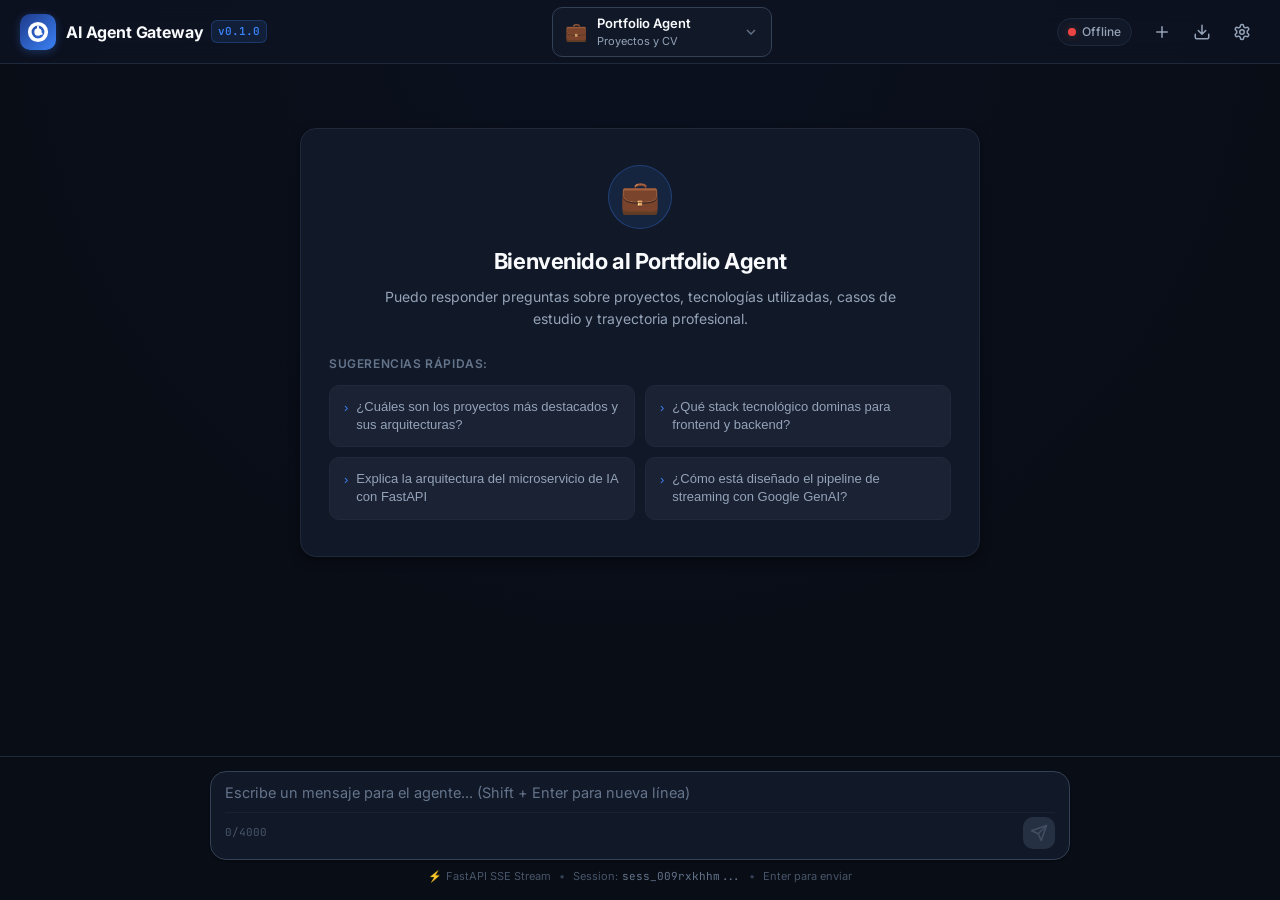
==== frontend/index.html @ 6a342958 "Add comprehensive test suites for Docker infrastructure, health endpoints, schemas, services, and Gi" ====
<!DOCTYPE html>
<html lang="es">
<head>
  <meta charset="UTF-8">
  <meta name="viewport" content="width=device-width, initial-scale=1.0">
  <meta name="description" content="Interfaz moderna para el Chatbot de IA y Gateway Multi-Agente con streaming en tiempo real.">
  <title>AI Agent Gateway | Chatbot</title>
  
  <!-- Google Fonts: Inter & JetBrains Mono -->
  <link rel="preconnect" href="https://fonts.googleapis.com">
  <link rel="preconnect" href="https://fonts.gstatic.com" crossorigin>
  <link href="https://fonts.googleapis.com/css2?family=Inter:wght@300;400;500;600;700&family=JetBrains+Mono:wght@400;500;600&display=swap" rel="stylesheet">
  
  <!-- Main Stylesheet -->
  <link rel="stylesheet" href="styles.css">
</head>
<body>
  <div class="app-container" id="app">
    
    <!-- Top Navigation Header -->
    <header class="app-header" id="app-header">
      <div class="header-left">
        <div class="brand">
          <div class="brand-icon">
            <svg viewBox="0 0 24 24" width="22" height="22" fill="none" stroke="currentColor" stroke-width="2" stroke-linecap="round" stroke-linejoin="round">
              <path d="M12 2a10 10 0 1 0 10 10A10 10 0 0 0 12 2zm0 18a8 8 0 1 1 8-8 8 8 0 0 1-8 8z"/>
              <path d="M12 6v6l4 2"/>
              <circle cx="12" cy="12" r="3" fill="currentColor"/>
            </svg>
          </div>
          <div class="brand-info">
            <h1 class="brand-title">AI Agent Gateway</h1>
            <span class="brand-badge" id="service-version">v0.1.0</span>
          </div>
        </div>
      </div>

      <!-- Agent Switcher Selector -->
      <div class="header-center">
        <div class="agent-selector-wrapper">
          <label for="agent-select-container" class="sr-only">Seleccionar Agente</label>
          <div class="custom-select" id="agent-select-container">
            <div class="select-trigger" id="agent-trigger" tabindex="0" role="combobox" aria-haspopup="listbox" aria-expanded="false">
              <span class="agent-icon-badge" id="active-agent-icon">💼</span>
              <div class="select-text">
                <span class="agent-name" id="active-agent-name">Portfolio Agent</span>
                <span class="agent-role" id="active-agent-desc">Proyectos y Servicios</span>
              </div>
              <svg class="chevron-icon" viewBox="0 0 24 24" width="16" height="16" fill="none" stroke="currentColor" stroke-width="2">
                <path d="m6 9 6 6 6-6"/>
              </svg>
            </div>
            <div class="select-options" id="agent-options" role="listbox">
              <div class="option-item active" data-agent="portfolio" role="option" aria-selected="true">
                <span class="option-icon">💼</span>
                <div class="option-content">
                  <span class="option-title">Portfolio Agent</span>
                  <span class="option-desc">Experiencia profesional, CV y proyectos</span>
                </div>
              </div>
              <div class="option-item" data-agent="ecommerce" role="option" aria-selected="false">
                <span class="option-icon">🛍️</span>
                <div class="option-content">
                  <span class="option-title">E-commerce Agent</span>
                  <span class="option-desc">Catálogo de productos, cotizaciones y pedidos</span>
                </div>
              </div>
              <div class="option-item" data-agent="analytics" role="option" aria-selected="false">
                <span class="option-icon">📊</span>
                <div class="option-content">
                  <span class="option-title">Analytics Agent</span>
                  <span class="option-desc">Métricas de negocio, KPIs e informes</span>
                </div>
              </div>
              <div class="option-item" data-agent="general" role="option" aria-selected="false">
                <span class="option-icon">⚡</span>
                <div class="option-content">
                  <span class="option-title">General Assistant</span>
                  <span class="option-desc">Orquestador general y consultas abiertas</span>
                </div>
              </div>
            </div>
          </div>
        </div>
      </div>

      <!-- Connection Status & Header Actions -->
      <div class="header-right">
        <!-- Live Connection Status Badge -->
        <div class="status-badge" id="connection-status-badge" title="Estado de conexión con el backend de FastAPI">
          <span class="status-dot status-checking" id="status-dot"></span>
          <span class="status-label" id="status-label">Conectando...</span>
        </div>

        <!-- Action Buttons -->
        <div class="header-actions">
          <button type="button" class="btn-icon" id="btn-new-chat" title="Nueva Conversación" aria-label="Iniciar nueva conversación">
            <svg viewBox="0 0 24 24" width="18" height="18" fill="none" stroke="currentColor" stroke-width="2" stroke-linecap="round" stroke-linejoin="round">
              <path d="M12 5v14M5 12h14"/>
            </svg>
            <span class="btn-tooltip">Nuevo Chat</span>
          </button>
          
          <button type="button" class="btn-icon" id="btn-export-chat" title="Exportar Conversación" aria-label="Exportar conversación">
            <svg viewBox="0 0 24 24" width="18" height="18" fill="none" stroke="currentColor" stroke-width="2" stroke-linecap="round" stroke-linejoin="round">
              <path d="M21 15v4a2 2 0 0 1-2 2H5a2 2 0 0 1-2-2v-4M7 10l5 5 5-5M12 15V3"/>
            </svg>
            <span class="btn-tooltip">Exportar</span>
          </button>

          <button type="button" class="btn-icon" id="btn-open-settings" title="Configuración de Conexión" aria-label="Abrir configuración">
            <svg viewBox="0 0 24 24" width="18" height="18" fill="none" stroke="currentColor" stroke-width="2" stroke-linecap="round" stroke-linejoin="round">
              <path d="M12.22 2h-.44a2 2 0 0 0-2 2v.18a2 2 0 0 1-1 1.73l-.43.25a2 2 0 0 1-2 0l-.15-.08a2 2 0 0 0-2.73.73l-.22.38a2 2 0 0 0 .73 2.73l.15.1a2 2 0 0 1 1 1.72v.51a2 2 0 0 1-1 1.74l-.15.09a2 2 0 0 0-.73 2.73l.22.38a2 2 0 0 0 2.73.73l.15-.08a2 2 0 0 1 2 0l.43.25a2 2 0 0 1 1 1.73V20a2 2 0 0 0 2 2h.44a2 2 0 0 0 2-2v-.18a2 2 0 0 1 1-1.73l.43-.25a2 2 0 0 1 2 0l.15.08a2 2 0 0 0 2.73-.73l.22-.39a2 2 0 0 0-.73-2.73l-.15-.08a2 2 0 0 1-1-1.74v-.5a2 2 0 0 1 1-1.74l.15-.09a2 2 0 0 0 .73-2.73l-.22-.38a2 2 0 0 0-2.73-.73l-.15.08a2 2 0 0 1-2 0l-.43-.25a2 2 0 0 1-1-1.73V4a2 2 0 0 0-2-2z"/>
              <circle cx="12" cy="12" r="3"/>
            </svg>
            <span class="btn-tooltip">Ajustes</span>
          </button>
        </div>
      </div>
    </header>

    <!-- Main Chat Workspace -->
    <main class="chat-main">
      <div class="chat-scroll-container" id="chat-scroll-container">
        
        <!-- Welcome Screen (Shown when no messages) -->
        <section class="welcome-screen" id="welcome-screen">
          <div class="welcome-card">
            <div class="welcome-avatar" id="welcome-avatar">💼</div>
            <h2 class="welcome-title" id="welcome-title">Bienvenido al Portfolio Agent</h2>
            <p class="welcome-subtitle" id="welcome-subtitle">
              Puedo responder preguntas sobre proyectos, tecnologías utilizadas, stack de desarrollo y casos de estudio.
            </p>
            
            <div class="prompt-starters">
              <span class="starters-label">Sugerencias rápidas:</span>
              <div class="starters-grid" id="starters-grid">
                <!-- Injected via JavaScript based on selected agent -->
              </div>
            </div>
          </div>
        </section>

        <!-- Messages Feed Container -->
        <section class="messages-container" id="messages-container" aria-live="polite">
          <!-- Chat messages rendered dynamically here -->
        </section>

        <!-- Streaming / Typing Indicator (Floating or inline) -->
        <div class="typing-indicator-container hidden" id="typing-indicator">
          <div class="assistant-avatar small" id="typing-avatar">💼</div>
          <div class="typing-bubble">
            <span class="typing-dot"></span>
            <span class="typing-dot"></span>
            <span class="typing-dot"></span>
            <span class="typing-text">Generando respuesta en tiempo real...</span>
          </div>
        </div>

        <div id="scroll-anchor"></div>
      </div>

      <!-- Floating Scroll-To-Bottom Button -->
      <button type="button" class="btn-scroll-bottom hidden" id="btn-scroll-bottom" aria-label="Ir al último mensaje">
        <svg viewBox="0 0 24 24" width="18" height="18" fill="none" stroke="currentColor" stroke-width="2">
          <path d="M12 5v14M19 12l-7 7-7-7"/>
        </svg>
      </button>

      <!-- Bottom Chat Input Bar -->
      <footer class="chat-footer">
        <div class="input-container">
          <form class="chat-form" id="chat-form" onsubmit="return false;">
            <div class="input-box-wrapper">
              <label for="message-input" class="sr-only">Escribe tu mensaje</label>
              <textarea
                id="message-input"
                name="message"
                class="message-textarea"
                placeholder="Escribe un mensaje para el agente... (Shift + Enter para nueva línea)"
                rows="1"
                maxlength="4000"
                autocomplete="off"
                spellcheck="true"
              ></textarea>
              
              <div class="input-actions-inside">
                <!-- Character counter -->
                <span class="char-counter" id="char-counter">0/4000</span>
                
                <!-- Abort Streaming Button (Visible only during stream) -->
                <button type="button" class="btn-abort hidden" id="btn-abort-stream" title="Detener generación" aria-label="Detener streaming">
                  <svg viewBox="0 0 24 24" width="16" height="16" fill="currentColor">
                    <rect x="6" y="6" width="12" height="12" rx="2"/>
                  </svg>
                  <span class="abort-label">Detener</span>
                </button>

                <!-- Send Button -->
                <button type="submit" class="btn-send" id="btn-send" title="Enviar mensaje (Enter)" aria-label="Enviar mensaje" disabled>
                  <svg class="send-icon" viewBox="0 0 24 24" width="18" height="18" fill="none" stroke="currentColor" stroke-width="2" stroke-linecap="round" stroke-linejoin="round">
                    <path d="m22 2-7 20-4-9-9-4Z"/>
                    <path d="M22 2 11 13"/>
                  </svg>
                </button>
              </div>
            </div>
          </form>

          <div class="footer-meta">
            <span class="meta-item">
              <span class="meta-icon">⚡</span>
              <span>FastAPI SSE Stream</span>
            </span>
            <span class="meta-separator">•</span>
            <span class="meta-item session-id-display" id="footer-session-id" title="Haz clic para copiar Session ID">
              Session: <code id="session-display">sess_loading</code>
            </span>
            <span class="meta-separator">•</span>
            <span class="meta-item">Enter para enviar</span>
          </div>
        </div>
      </footer>
    </main>

    <!-- Settings & Configuration Modal -->
    <div class="modal-overlay hidden" id="settings-modal" role="dialog" aria-modal="true" aria-labelledby="settings-title">
      <div class="modal-card">
        <div class="modal-header">
          <div class="modal-header-title">
            <svg viewBox="0 0 24 24" width="20" height="20" fill="none" stroke="currentColor" stroke-width="2">
              <circle cx="12" cy="12" r="3"/>
              <path d="M19.4 15a1.65 1.65 0 0 0 .33 1.82l.06.06a2 2 0 0 1 0 2.83 2 2 0 0 1-2.83 0l-.06-.06a1.65 1.65 0 0 0-1.82-.33 1.65 1.65 0 0 0-1 1.51V21a2 2 0 0 1-2 2 2 2 0 0 1-2-2v-.09A1.65 1.65 0 0 0 9 19.4a1.65 1.65 0 0 0-1.82.33l-.06.06a2 2 0 0 1-2.83 0 2 2 0 0 1 0-2.83l.06-.06a1.65 1.65 0 0 0 .33-1.82 1.65 1.65 0 0 0-1.51-1H3a2 2 0 0 1-2-2 2 2 0 0 1 2-2h.09A1.65 1.65 0 0 0 4.6 9a1.65 1.65 0 0 0-.33-1.82l-.06-.06a2 2 0 0 1 0-2.83 2 2 0 0 1 2.83 0l.06.06a1.65 1.65 0 0 0 1.82.33H9a1.65 1.65 0 0 0 1-1.51V3a2 2 0 0 1 2-2 2 2 0 0 1 2 2v.09a1.65 1.65 0 0 0 1 1.51 1.65 1.65 0 0 0 1.82-.33l.06-.06a2 2 0 0 1 2.83 0 2 2 0 0 1 0 2.83l-.06.06a1.65 1.65 0 0 0-.33 1.82V9a1.65 1.65 0 0 0 1.51 1H21a2 2 0 0 1 2 2 2 2 0 0 1-2 2h-.09a1.65 1.65 0 0 0-1.51 1z"/>
            </svg>
            <h3 id="settings-title">Configuración del Gateway</h3>
          </div>
          <button type="button" class="btn-close-modal" id="btn-close-settings" aria-label="Cerrar modal">&times;</button>
        </div>

        <div class="modal-body">
          <div class="form-group">
            <label for="input-api-url" class="form-label">
              <span>URL Base de FastAPI Backend</span>
              <span class="badge-optional">Requerido</span>
            </label>
            <div class="input-with-button">
              <input type="url" id="input-api-url" class="form-input" placeholder="http://localhost:8000" value="http://localhost:8000">
              <button type="button" class="btn-secondary" id="btn-test-connection">Test Ping</button>
            </div>
            <span class="form-hint">Endpoints: <code>/api/v1/chat/stream</code> y <code>/health</code></span>
          </div>

          <div class="form-group">
            <label class="form-label">Modo de Comunicación</label>
            <div class="radio-group">
              <label class="radio-option">
                <input type="radio" name="stream_mode" value="sse" checked>
                <div class="radio-card">
                  <div class="radio-title">Server-Sent Events (SSE Stream)</div>
                  <div class="radio-desc">Streaming token por token en tiempo real con menor latencia percibida.</div>
                </div>
              </label>
              <label class="radio-option">
                <input type="radio" name="stream_mode" value="sync">
                <div class="radio-card">
                  <div class="radio-title">Standard POST (JSON Sync)</div>
                  <div class="radio-desc">Espera la respuesta completa procesada antes de renderizar.</div>
                </div>
              </label>
            </div>
          </div>

          <div class="form-group">
            <label class="form-label">
              <span>Identificador de Sesión (`session_id`)</span>
            </label>
            <div class="session-manager-row">
              <input type="text" id="input-session-id" class="form-input" readonly>
              <button type="button" class="btn-secondary" id="btn-copy-session" title="Copiar Session ID">Copiar</button>
              <button type="button" class="btn-secondary" id="btn-regen-session" title="Generar Nuevo Session ID">Nuevo</button>
            </div>
            <span class="form-hint">Mantiene el historial de contexto en la memoria distribuida de Redis.</span>
          </div>

          <div class="form-group">
            <label class="form-label">Almacenamiento Local</label>
            <div class="danger-zone">
              <div class="danger-info">
                <div class="danger-title">Limpiar Historial Local</div>
                <div class="danger-desc">Elimina los mensajes almacenados en este navegador.</div>
              </div>
              <button type="button" class="btn-danger" id="btn-clear-local-storage">Borrar Todo</button>
            </div>
          </div>
        </div>

        <div class="modal-footer">
          <button type="button" class="btn-secondary" id="btn-cancel-settings">Cancelar</button>
          <button type="button" class="btn-primary" id="btn-save-settings">Guardar Cambios</button>
        </div>
      </div>
    </div>

    <!-- Confirm Clear Modal -->
    <div class="modal-overlay hidden" id="confirm-modal" role="dialog" aria-modal="true">
      <div class="modal-card modal-card-sm">
        <div class="modal-header">
          <h3 class="modal-header-title">¿Reiniciar Conversación?</h3>
          <button type="button" class="btn-close-modal" id="btn-close-confirm">&times;</button>
        </div>
        <div class="modal-body">
          <p class="modal-text">Esto limpiará la vista actual y generará una nueva sesión en el Gateway de IA.</p>
        </div>
        <div class="modal-footer">
          <button type="button" class="btn-secondary" id="btn-cancel-confirm">Cancelar</button>
          <button type="button" class="btn-danger" id="btn-confirm-clear">Sí, Reiniciar</button>
        </div>
      </div>
    </div>

    <!-- Toast Notifications Container -->
    <div class="toast-container" id="toast-container" aria-live="assertive"></div>

  </div>

  <!-- Main Application Script -->
  <script src="app.js"></script>
</body>
</html>
---- frontend/styles.css ----
/* ==========================================================================
   AI Agent Gateway - Modern Chatbot UI Stylesheet
   Design System: Refined Dark Theme / Precision Slate Palette
   ========================================================================== */

/* --- 1. CSS Custom Properties / Tokens --- */
:root {
  /* Surface & Background Colors */
  --bg-app: #090d16;
  --bg-header: rgba(13, 19, 33, 0.85);
  --bg-card: #111827;
  --bg-card-hover: #172033;
  --bg-card-secondary: #1a2234;
  --bg-input: #111827;
  --bg-input-focus: #151d30;
  --bg-dropdown: #111827;
  --bg-code-header: #0d121d;
  --bg-code-body: #080c14;
  
  /* Message Bubble Colors */
  --bubble-user-bg: #1e3a8a;
  --bubble-user-text: #f8fafc;
  --bubble-ai-bg: #131b2e;
  --bubble-ai-text: #e2e8f0;
  --bubble-system-bg: #1e293b;
  --bubble-system-text: #94a3b8;

  /* Accent & Interactive Colors */
  --accent-primary: #3b82f6;
  --accent-hover: #2563eb;
  --accent-glow: rgba(59, 130, 246, 0.25);
  --accent-subtle: rgba(59, 130, 246, 0.12);

  /* Status Colors */
  --status-online: #10b981;
  --status-online-glow: rgba(16, 185, 129, 0.3);
  --status-checking: #f59e0b;
  --status-checking-glow: rgba(245, 158, 11, 0.3);
  --status-error: #ef4444;
  --status-error-glow: rgba(239, 68, 68, 0.3);

  /* Functional Alert Colors */
  --danger: #ef4444;
  --danger-hover: #dc2626;
  --danger-bg: rgba(239, 68, 68, 0.1);

  /* Text & Typography */
  --text-primary: #f8fafc;
  --text-secondary: #94a3b8;
  --text-muted: #64748b;
  --text-dim: #475569;
  
  /* Borders & Dividers */
  --border-subtle: #1e293b;
  --border-medium: #334155;
  --border-focus: #3b82f6;
  --border-bubble-ai: #1e293b;

  /* Typography Fonts */
  --font-sans: 'Inter', -apple-system, BlinkMacSystemFont, 'Segoe UI', Roboto, Oxygen, Ubuntu, Cantarell, sans-serif;
  --font-mono: 'JetBrains Mono', Consolas, Monaco, 'Courier New', monospace;

  /* Shadows & Elevations */
  --shadow-sm: 0 1px 2px rgba(0, 0, 0, 0.3);
  --shadow-md: 0 4px 12px rgba(0, 0, 0, 0.4);
  --shadow-lg: 0 10px 25px rgba(0, 0, 0, 0.5);
  --shadow-dropdown: 0 12px 30px rgba(0, 0, 0, 0.6);

  /* Sizing & Transitions */
  --header-height: 64px;
  --input-max-width: 860px;
  --transition-fast: 0.15s cubic-bezier(0.4, 0, 0.2, 1);
  --transition-normal: 0.25s cubic-bezier(0.4, 0, 0.2, 1);
  --radius-sm: 6px;
  --radius-md: 10px;
  --radius-lg: 16px;
  --radius-full: 9999px;
}

/* --- 2. Global Reset & Base Styles --- */
*, *::before, *::after {
  box-sizing: border-box;
  margin: 0;
  padding: 0;
}

html, body {
  height: 100%;
  width: 100%;
  overflow: hidden;
  background-color: var(--bg-app);
  color: var(--text-primary);
  font-family: var(--font-sans);
  font-size: 15px;
  line-height: 1.5;
  -webkit-font-smoothing: antialiased;
  -moz-osx-font-smoothing: grayscale;
}

/* Screen Reader Only Utility */
.sr-only {
  position: absolute;
  width: 1px;
  height: 1px;
  padding: 0;
  margin: -1px;
  overflow: hidden;
  clip: rect(0, 0, 0, 0);
  white-space: nowrap;
  border-width: 0;
}

.hidden {
  display: none !important;
}

/* --- 3. App Layout Architecture --- */
.app-container {
  display: flex;
  flex-direction: column;
  height: 100vh;
  width: 100vw;
  background: radial-gradient(circle at 50% 0%, rgba(30, 58, 138, 0.08) 0%, transparent 60%),
              var(--bg-app);
}

/* --- 4. Navigation Header --- */
.app-header {
  height: var(--header-height);
  background-color: var(--bg-header);
  backdrop-filter: blur(12px);
  -webkit-backdrop-filter: blur(12px);
  border-bottom: 1px solid var(--border-subtle);
  display: flex;
  align-items: center;
  justify-content: space-between;
  padding: 0 20px;
  z-index: 50;
  flex-shrink: 0;
}

.header-left {
  display: flex;
  align-items: center;
}

.brand {
  display: flex;
  align-items: center;
  gap: 10px;
  user-select: none;
}

.brand-icon {
  width: 36px;
  height: 36px;
  border-radius: var(--radius-md);
  background: linear-gradient(135deg, #1e3a8a 0%, #3b82f6 100%);
  display: flex;
  align-items: center;
  justify-content: center;
  color: #ffffff;
  box-shadow: 0 2px 8px rgba(59, 130, 246, 0.3);
}

.brand-info {
  display: flex;
  align-items: center;
  gap: 8px;
}

.brand-title {
  font-size: 16px;
  font-weight: 700;
  letter-spacing: -0.01em;
  color: var(--text-primary);
}

.brand-badge {
  font-size: 11px;
  font-family: var(--font-mono);
  font-weight: 600;
  background-color: var(--accent-subtle);
  color: var(--accent-primary);
  padding: 2px 6px;
  border-radius: var(--radius-sm);
  border: 1px solid rgba(59, 130, 246, 0.25);
}

/* --- 5. Agent Selector Custom Dropdown --- */
.header-center {
  display: flex;
  align-items: center;
}

.agent-selector-wrapper {
  position: relative;
}

.custom-select {
  position: relative;
}

.select-trigger {
  display: flex;
  align-items: center;
  gap: 10px;
  background-color: var(--bg-card);
  border: 1px solid var(--border-medium);
  border-radius: var(--radius-md);
  padding: 6px 12px;
  cursor: pointer;
  transition: all var(--transition-fast);
  user-select: none;
  min-width: 220px;
}

.select-trigger:hover, .select-trigger:focus-visible {
  border-color: var(--border-focus);
  background-color: var(--bg-card-hover);
  outline: none;
  box-shadow: 0 0 0 2px var(--accent-glow);
}

.agent-icon-badge {
  font-size: 18px;
  line-height: 1;
  display: flex;
  align-items: center;
  justify-content: center;
}

.select-text {
  display: flex;
  flex-direction: column;
  text-align: left;
  flex: 1;
}

.agent-name {
  font-size: 13px;
  font-weight: 600;
  color: var(--text-primary);
}

.agent-role {
  font-size: 11px;
  color: var(--text-secondary);
}

.chevron-icon {
  color: var(--text-muted);
  transition: transform var(--transition-fast);
}

.custom-select.open .chevron-icon {
  transform: rotate(180deg);
}

.select-options {
  position: absolute;
  top: calc(100% + 6px);
  left: 0;
  right: 0;
  min-width: 280px;
  background-color: var(--bg-dropdown);
  border: 1px solid var(--border-medium);
  border-radius: var(--radius-md);
  box-shadow: var(--shadow-dropdown);
  padding: 6px;
  display: none;
  z-index: 100;
  backdrop-filter: blur(16px);
}

.custom-select.open .select-options {
  display: block;
  animation: dropdownFadeIn 0.15s ease-out;
}

@keyframes dropdownFadeIn {
  from { opacity: 0; transform: translateY(-4px); }
  to { opacity: 1; transform: translateY(0); }
}

.option-item {
  display: flex;
  align-items: center;
  gap: 12px;
  padding: 8px 10px;
  border-radius: var(--radius-sm);
  cursor: pointer;
  transition: background-color var(--transition-fast);
}

.option-item:hover {
  background-color: var(--bg-card-hover);
}

.option-item.active {
  background-color: var(--accent-subtle);
}

.option-icon {
  font-size: 20px;
  display: flex;
  align-items: center;
}

.option-content {
  display: flex;
  flex-direction: column;
}

.option-title {
  font-size: 13px;
  font-weight: 600;
  color: var(--text-primary);
}

.option-desc {
  font-size: 11px;
  color: var(--text-secondary);
}

/* --- 6. Header Right & Actions --- */
.header-right {
  display: flex;
  align-items: center;
  gap: 12px;
}

.status-badge {
  display: inline-flex;
  align-items: center;
  gap: 6px;
  background-color: var(--bg-card);
  border: 1px solid var(--border-subtle);
  border-radius: var(--radius-full);
  padding: 4px 10px;
  font-size: 12px;
  font-weight: 500;
  color: var(--text-secondary);
}

.status-dot {
  width: 8px;
  height: 8px;
  border-radius: 50%;
  transition: all var(--transition-normal);
}

.status-dot.status-online {
  background-color: var(--status-online);
  box-shadow: 0 0 8px var(--status-online-glow);
}

.status-dot.status-checking {
  background-color: var(--status-checking);
  box-shadow: 0 0 8px var(--status-checking-glow);
  animation: pulseDot 1.4s infinite ease-in-out;
}

.status-dot.status-offline {
  background-color: var(--status-error);
  box-shadow: 0 0 8px var(--status-error-glow);
}

@keyframes pulseDot {
  0%, 100% { opacity: 1; transform: scale(1); }
  50% { opacity: 0.4; transform: scale(0.8); }
}

.header-actions {
  display: flex;
  align-items: center;
  gap: 4px;
}

.btn-icon {
  position: relative;
  width: 36px;
  height: 36px;
  border-radius: var(--radius-md);
  background-color: transparent;
  border: 1px solid transparent;
  color: var(--text-secondary);
  display: flex;
  align-items: center;
  justify-content: center;
  cursor: pointer;
  transition: all var(--transition-fast);
}

.btn-icon:hover {
  background-color: var(--bg-card-hover);
  color: var(--text-primary);
  border-color: var(--border-subtle);
}

.btn-icon:focus-visible {
  outline: none;
  box-shadow: 0 0 0 2px var(--accent-glow);
  border-color: var(--border-focus);
}

.btn-tooltip {
  position: absolute;
  bottom: -28px;
  left: 50%;
  transform: translateX(-50%);
  background-color: #0f172a;
  color: #f8fafc;
  font-size: 11px;
  font-weight: 500;
  padding: 3px 8px;
  border-radius: 4px;
  white-space: nowrap;
  pointer-events: none;
  opacity: 0;
  transition: opacity var(--transition-fast);
  border: 1px solid var(--border-medium);
  box-shadow: var(--shadow-sm);
  z-index: 60;
}

.btn-icon:hover .btn-tooltip {
  opacity: 1;
}

/* --- 7. Main Chat Workspace --- */
.chat-main {
  display: flex;
  flex-direction: column;
  flex: 1;
  overflow: hidden;
  position: relative;
}

.chat-scroll-container {
  flex: 1;
  overflow-y: auto;
  overflow-x: hidden;
  padding: 24px 20px 32px;
  scroll-behavior: smooth;
}

/* Custom Sleek Scrollbar */
.chat-scroll-container::-webkit-scrollbar,
textarea::-webkit-scrollbar,
pre::-webkit-scrollbar {
  width: 6px;
  height: 6px;
}

.chat-scroll-container::-webkit-scrollbar-track,
textarea::-webkit-scrollbar-track,
pre::-webkit-scrollbar-track {
  background: transparent;
}

.chat-scroll-container::-webkit-scrollbar-thumb,
textarea::-webkit-scrollbar-thumb,
pre::-webkit-scrollbar-thumb {
  background: var(--border-medium);
  border-radius: 4px;
}

.chat-scroll-container::-webkit-scrollbar-thumb:hover,
textarea::-webkit-scrollbar-thumb:hover,
pre::-webkit-scrollbar-thumb:hover {
  background: var(--text-muted);
}

/* --- 8. Welcome Hero Screen --- */
.welcome-screen {
  max-width: 680px;
  margin: 40px auto;
  text-align: center;
  animation: fadeIn 0.4s ease-out;
}

.welcome-card {
  background-color: var(--bg-card);
  border: 1px solid var(--border-subtle);
  border-radius: var(--radius-lg);
  padding: 36px 28px;
  box-shadow: var(--shadow-md);
}

.welcome-avatar {
  width: 64px;
  height: 64px;
  background-color: var(--accent-subtle);
  border: 1px solid rgba(59, 130, 246, 0.3);
  border-radius: 50%;
  font-size: 32px;
  display: flex;
  align-items: center;
  justify-content: center;
  margin: 0 auto 16px;
}

.welcome-title {
  font-size: 22px;
  font-weight: 700;
  letter-spacing: -0.02em;
  color: var(--text-primary);
  margin-bottom: 8px;
}

.welcome-subtitle {
  font-size: 14px;
  color: var(--text-secondary);
  line-height: 1.6;
  max-width: 520px;
  margin: 0 auto 24px;
}

.prompt-starters {
  display: flex;
  flex-direction: column;
  gap: 12px;
  text-align: left;
}

.starters-label {
  font-size: 12px;
  font-weight: 600;
  text-transform: uppercase;
  letter-spacing: 0.05em;
  color: var(--text-muted);
}

.starters-grid {
  display: grid;
  grid-template-columns: 1fr 1fr;
  gap: 10px;
}

.starter-chip {
  background-color: var(--bg-card-secondary);
  border: 1px solid var(--border-subtle);
  border-radius: var(--radius-md);
  padding: 12px 14px;
  color: var(--text-secondary);
  font-size: 13px;
  text-align: left;
  cursor: pointer;
  transition: all var(--transition-fast);
  display: flex;
  align-items: flex-start;
  gap: 8px;
  line-height: 1.4;
}

.starter-chip:hover {
  background-color: var(--bg-card-hover);
  border-color: var(--border-focus);
  color: var(--text-primary);
  transform: translateY(-1px);
  box-shadow: var(--shadow-sm);
}

.starter-chip-icon {
  color: var(--accent-primary);
  flex-shrink: 0;
  margin-top: 1px;
}

/* --- 9. Messages Feed & Bubbles --- */
.messages-container {
  max-width: var(--input-max-width);
  margin: 0 auto;
  display: flex;
  flex-direction: column;
  gap: 20px;
}

.message-row {
  display: flex;
  gap: 12px;
  width: 100%;
  animation: messageSlideIn 0.25s ease-out;
}

@keyframes messageSlideIn {
  from { opacity: 0; transform: translateY(8px); }
  to { opacity: 1; transform: translateY(0); }
}

/* User Message Row */
.message-row.user {
  justify-content: flex-end;
}

.message-row.user .message-bubble {
  background-color: var(--bubble-user-bg);
  color: var(--bubble-user-text);
  border-radius: var(--radius-lg) var(--radius-lg) 2px var(--radius-lg);
  max-width: 75%;
  padding: 12px 16px;
  box-shadow: var(--shadow-sm);
  border: 1px solid rgba(255, 255, 255, 0.08);
}

/* Assistant Message Row */
.message-row.assistant {
  justify-content: flex-start;
}

.message-avatar {
  width: 34px;
  height: 34px;
  border-radius: 50%;
  background-color: var(--bg-card-secondary);
  border: 1px solid var(--border-subtle);
  display: flex;
  align-items: center;
  justify-content: center;
  font-size: 16px;
  flex-shrink: 0;
  margin-top: 2px;
}

.message-avatar.user-avatar {
  background-color: var(--accent-primary);
  color: #ffffff;
  font-size: 13px;
  font-weight: 600;
}

.message-content-wrapper {
  display: flex;
  flex-direction: column;
  max-width: calc(100% - 46px);
}

.message-meta-header {
  display: flex;
  align-items: center;
  gap: 8px;
  margin-bottom: 4px;
  padding-left: 2px;
}

.agent-badge-label {
  font-size: 12px;
  font-weight: 600;
  color: var(--text-primary);
}

.message-timestamp {
  font-size: 11px;
  color: var(--text-muted);
}

.message-row.assistant .message-bubble {
  background-color: var(--bubble-ai-bg);
  color: var(--bubble-ai-text);
  border: 1px solid var(--border-bubble-ai);
  border-radius: 2px var(--radius-lg) var(--radius-lg) var(--radius-lg);
  padding: 14px 18px;
  box-shadow: var(--shadow-sm);
  width: 100%;
  word-break: break-word;
}

/* System Message Notice */
.message-row.system {
  justify-content: center;
  margin: 6px 0;
}

.message-row.system .message-bubble {
  background-color: var(--bubble-system-bg);
  color: var(--bubble-system-text);
  border: 1px solid var(--border-subtle);
  border-radius: var(--radius-full);
  padding: 6px 14px;
  font-size: 12px;
  font-weight: 500;
  display: flex;
  align-items: center;
  gap: 6px;
}

/* Streaming Active Cursor */
.streaming-cursor {
  display: inline-block;
  width: 6px;
  height: 14px;
  background-color: var(--accent-primary);
  margin-left: 3px;
  vertical-align: middle;
  animation: cursorBlink 0.8s infinite;
}

@keyframes cursorBlink {
  0%, 100% { opacity: 1; }
  50% { opacity: 0; }
}

/* Message Actions Toolbar (Copy, Retry) */
.message-toolbar {
  display: flex;
  align-items: center;
  gap: 6px;
  margin-top: 8px;
  padding-left: 2px;
}

.btn-toolbar-action {
  display: inline-flex;
  align-items: center;
  gap: 4px;
  background: transparent;
  border: 1px solid transparent;
  border-radius: var(--radius-sm);
  color: var(--text-muted);
  font-size: 11px;
  padding: 3px 8px;
  cursor: pointer;
  transition: all var(--transition-fast);
}

.btn-toolbar-action:hover {
  background-color: var(--bg-card-secondary);
  color: var(--text-primary);
  border-color: var(--border-subtle);
}

.meta-stats {
  font-size: 11px;
  color: var(--text-dim);
  margin-left: auto;
  font-family: var(--font-mono);
}

/* --- 10. Markdown Typography Inside Bubbles --- */
.message-bubble p {
  margin-bottom: 10px;
  line-height: 1.6;
}

.message-bubble p:last-child {
  margin-bottom: 0;
}

.message-bubble h1, 
.message-bubble h2, 
.message-bubble h3 {
  color: var(--text-primary);
  font-weight: 600;
  margin-top: 14px;
  margin-bottom: 8px;
  line-height: 1.3;
}

.message-bubble h1 { font-size: 18px; }
.message-bubble h2 { font-size: 16px; }
.message-bubble h3 { font-size: 14px; }

.message-bubble ul, 
.message-bubble ol {
  margin: 8px 0 12px 20px;
  line-height: 1.6;
}

.message-bubble li {
  margin-bottom: 4px;
}

.message-bubble blockquote {
  border-left: 3px solid var(--accent-primary);
  background-color: var(--accent-subtle);
  padding: 8px 12px;
  margin: 10px 0;
  border-radius: 0 var(--radius-sm) var(--radius-sm) 0;
  color: var(--text-secondary);
  font-style: italic;
}

.message-bubble a {
  color: var(--accent-primary);
  text-decoration: none;
  border-bottom: 1px dashed rgba(59, 130, 246, 0.4);
  transition: border-color var(--transition-fast);
}

.message-bubble a:hover {
  color: #60a5fa;
  border-bottom-style: solid;
}

.message-bubble hr {
  border: none;
  border-top: 1px solid var(--border-subtle);
  margin: 14px 0;
}

/* Inline Code */
.message-bubble code:not(pre code) {
  font-family: var(--font-mono);
  font-size: 12.5px;
  background-color: var(--bg-code-body);
  color: #38bdf8;
  padding: 2px 5px;
  border-radius: 4px;
  border: 1px solid rgba(255, 255, 255, 0.08);
}

/* Code Blocks */
.code-block-container {
  margin: 12px 0;
  border-radius: var(--radius-md);
  border: 1px solid var(--border-medium);
  overflow: hidden;
  background-color: var(--bg-code-body);
}

.code-header {
  display: flex;
  align-items: center;
  justify-content: space-between;
  background-color: var(--bg-code-header);
  padding: 6px 12px;
  border-bottom: 1px solid var(--border-subtle);
}

.code-language {
  font-family: var(--font-mono);
  font-size: 11px;
  font-weight: 500;
  color: var(--text-secondary);
  text-transform: lowercase;
}

.btn-copy-code {
  display: inline-flex;
  align-items: center;
  gap: 4px;
  background-color: transparent;
  border: none;
  color: var(--text-muted);
  font-size: 11px;
  font-family: var(--font-sans);
  cursor: pointer;
  padding: 2px 6px;
  border-radius: 4px;
  transition: all var(--transition-fast);
}

.btn-copy-code:hover {
  background-color: var(--bg-card);
  color: var(--text-primary);
}

.code-block-container pre {
  margin: 0;
  padding: 12px 14px;
  overflow-x: auto;
}

.code-block-container code {
  font-family: var(--font-mono);
  font-size: 13px;
  color: #f1f5f9;
  line-height: 1.5;
  white-space: pre;
}

/* Markdown Tables */
.table-wrapper {
  overflow-x: auto;
  margin: 12px 0;
}

.message-bubble table {
  width: 100%;
  border-collapse: collapse;
  font-size: 13px;
}

.message-bubble th, 
.message-bubble td {
  border: 1px solid var(--border-medium);
  padding: 8px 12px;
  text-align: left;
}

.message-bubble th {
  background-color: var(--bg-card-secondary);
  font-weight: 600;
  color: var(--text-primary);
}

.message-bubble tr:nth-child(even) {
  background-color: rgba(255, 255, 255, 0.02);
}

/* --- 11. Typing & Streaming Indicator --- */
.typing-indicator-container {
  display: flex;
  gap: 12px;
  max-width: var(--input-max-width);
  margin: 0 auto;
  width: 100%;
  animation: fadeIn 0.2s ease-out;
}

.typing-bubble {
  display: inline-flex;
  align-items: center;
  gap: 6px;
  background-color: var(--bubble-ai-bg);
  border: 1px solid var(--border-bubble-ai);
  border-radius: 2px var(--radius-lg) var(--radius-lg) var(--radius-lg);
  padding: 10px 14px;
}

.typing-dot {
  width: 6px;
  height: 6px;
  background-color: var(--accent-primary);
  border-radius: 50%;
  animation: typingBounce 1.2s infinite ease-in-out;
}

.typing-dot:nth-child(1) { animation-delay: 0s; }
.typing-dot:nth-child(2) { animation-delay: 0.2s; }
.typing-dot:nth-child(3) { animation-delay: 0.4s; }

@keyframes typingBounce {
  0%, 80%, 100% { transform: translateY(0); opacity: 0.4; }
  40% { transform: translateY(-5px); opacity: 1; }
}

.typing-text {
  font-size: 12px;
  color: var(--text-secondary);
  margin-left: 4px;
}

/* Floating Scroll to bottom */
.btn-scroll-bottom {
  position: absolute;
  right: 24px;
  bottom: 90px;
  width: 38px;
  height: 38px;
  border-radius: 50%;
  background-color: var(--bg-card);
  border: 1px solid var(--border-medium);
  color: var(--text-primary);
  display: flex;
  align-items: center;
  justify-content: center;
  box-shadow: var(--shadow-md);
  cursor: pointer;
  z-index: 40;
  transition: all var(--transition-fast);
}

.btn-scroll-bottom:hover {
  background-color: var(--bg-card-hover);
  border-color: var(--border-focus);
  transform: translateY(-2px);
}

/* --- 12. Bottom Chat Input Footer --- */
.chat-footer {
  flex-shrink: 0;
  background-color: var(--bg-app);
  border-top: 1px solid var(--border-subtle);
  padding: 14px 20px 16px;
  z-index: 30;
}

.input-container {
  max-width: var(--input-max-width);
  margin: 0 auto;
}

.input-box-wrapper {
  position: relative;
  display: flex;
  flex-direction: column;
  background-color: var(--bg-input);
  border: 1px solid var(--border-medium);
  border-radius: var(--radius-lg);
  padding: 10px 14px;
  transition: border-color var(--transition-fast), box-shadow var(--transition-fast);
  box-shadow: var(--shadow-sm);
}

.input-box-wrapper:focus-within {
  border-color: var(--border-focus);
  background-color: var(--bg-input-focus);
  box-shadow: 0 0 0 2px var(--accent-glow);
}

.message-textarea {
  width: 100%;
  min-height: 24px;
  max-height: 160px;
  resize: none;
  background: transparent;
  border: none;
  outline: none;
  color: var(--text-primary);
  font-family: var(--font-sans);
  font-size: 14.5px;
  line-height: 1.45;
  padding-right: 80px;
}

.message-textarea::placeholder {
  color: var(--text-muted);
}

.input-actions-inside {
  display: flex;
  align-items: center;
  justify-content: flex-end;
  gap: 8px;
  margin-top: 6px;
  padding-top: 4px;
  border-top: 1px solid rgba(255, 255, 255, 0.04);
}

.char-counter {
  font-size: 11px;
  color: var(--text-dim);
  font-family: var(--font-mono);
  margin-right: auto;
}

.btn-send {
  width: 32px;
  height: 32px;
  border-radius: var(--radius-md);
  background-color: var(--accent-primary);
  border: none;
  color: #ffffff;
  display: flex;
  align-items: center;
  justify-content: center;
  cursor: pointer;
  transition: all var(--transition-fast);
}

.btn-send:hover:not(:disabled) {
  background-color: var(--accent-hover);
  transform: scale(1.03);
}

.btn-send:disabled {
  background-color: var(--border-medium);
  color: var(--text-muted);
  cursor: not-allowed;
  opacity: 0.6;
}

.btn-abort {
  display: inline-flex;
  align-items: center;
  gap: 4px;
  background-color: var(--danger-bg);
  border: 1px solid var(--danger);
  color: var(--danger);
  border-radius: var(--radius-md);
  padding: 4px 10px;
  font-size: 12px;
  font-weight: 600;
  cursor: pointer;
  transition: all var(--transition-fast);
}

.btn-abort:hover {
  background-color: var(--danger);
  color: #ffffff;
}

.footer-meta {
  display: flex;
  align-items: center;
  justify-content: center;
  gap: 8px;
  margin-top: 8px;
  font-size: 11px;
  color: var(--text-dim);
}

.meta-item {
  display: inline-flex;
  align-items: center;
  gap: 4px;
}

.meta-separator {
  color: var(--border-medium);
}

.session-id-display {
  cursor: pointer;
  transition: color var(--transition-fast);
}

.session-id-display:hover {
  color: var(--text-secondary);
}

.session-id-display code {
  font-family: var(--font-mono);
  color: var(--text-muted);
}

/* --- 13. Modals & Dialogs --- */
.modal-overlay {
  position: fixed;
  inset: 0;
  background-color: rgba(0, 0, 0, 0.7);
  backdrop-filter: blur(4px);
  -webkit-backdrop-filter: blur(4px);
  display: flex;
  align-items: center;
  justify-content: center;
  padding: 20px;
  z-index: 200;
  animation: fadeIn 0.2s ease-out;
}

.modal-card {
  background-color: var(--bg-card);
  border: 1px solid var(--border-medium);
  border-radius: var(--radius-lg);
  width: 100%;
  max-width: 520px;
  box-shadow: var(--shadow-lg);
  display: flex;
  flex-direction: column;
  overflow: hidden;
  animation: modalScaleUp 0.2s ease-out;
}

.modal-card-sm {
  max-width: 400px;
}

@keyframes modalScaleUp {
  from { opacity: 0; transform: scale(0.96); }
  to { opacity: 1; transform: scale(1); }
}

.modal-header {
  display: flex;
  align-items: center;
  justify-content: space-between;
  padding: 16px 20px;
  border-bottom: 1px solid var(--border-subtle);
}

.modal-header-title {
  display: flex;
  align-items: center;
  gap: 8px;
  font-size: 16px;
  font-weight: 600;
  color: var(--text-primary);
}

.btn-close-modal {
  background: transparent;
  border: none;
  color: var(--text-muted);
  font-size: 22px;
  cursor: pointer;
  line-height: 1;
  padding: 0 4px;
}

.btn-close-modal:hover {
  color: var(--text-primary);
}

.modal-body {
  padding: 20px;
  display: flex;
  flex-direction: column;
  gap: 16px;
  overflow-y: auto;
  max-height: 70vh;
}

.modal-text {
  font-size: 14px;
  color: var(--text-secondary);
  line-height: 1.5;
}

.form-group {
  display: flex;
  flex-direction: column;
  gap: 6px;
}

.form-label {
  display: flex;
  align-items: center;
  justify-content: space-between;
  font-size: 13px;
  font-weight: 500;
  color: var(--text-primary);
}

.badge-optional {
  font-size: 10px;
  font-weight: 600;
  text-transform: uppercase;
  color: var(--accent-primary);
  background-color: var(--accent-subtle);
  padding: 1px 5px;
  border-radius: 4px;
}

.input-with-button {
  display: flex;
  gap: 8px;
}

.form-input {
  flex: 1;
  background-color: var(--bg-card-secondary);
  border: 1px solid var(--border-medium);
  border-radius: var(--radius-sm);
  padding: 8px 12px;
  font-size: 13px;
  color: var(--text-primary);
  font-family: var(--font-sans);
  outline: none;
  transition: border-color var(--transition-fast);
}

.form-input:focus {
  border-color: var(--border-focus);
}

.form-hint {
  font-size: 11px;
  color: var(--text-muted);
}

.form-hint code {
  font-family: var(--font-mono);
  color: var(--text-secondary);
}

/* Radio Group Settings */
.radio-group {
  display: flex;
  flex-direction: column;
  gap: 8px;
}

.radio-option {
  position: relative;
  display: flex;
  cursor: pointer;
}

.radio-option input[type="radio"] {
  position: absolute;
  opacity: 0;
}

.radio-card {
  width: 100%;
  background-color: var(--bg-card-secondary);
  border: 1px solid var(--border-subtle);
  border-radius: var(--radius-sm);
  padding: 10px 12px;
  transition: all var(--transition-fast);
}

.radio-option input[type="radio"]:checked + .radio-card {
  border-color: var(--accent-primary);
  background-color: var(--accent-subtle);
}

.radio-title {
  font-size: 13px;
  font-weight: 600;
  color: var(--text-primary);
}

.radio-desc {
  font-size: 11px;
  color: var(--text-secondary);
  margin-top: 2px;
}

/* Session Row */
.session-manager-row {
  display: flex;
  gap: 6px;
}

.danger-zone {
  display: flex;
  align-items: center;
  justify-content: space-between;
  padding: 10px 12px;
  background-color: rgba(239, 68, 68, 0.05);
  border: 1px dashed rgba(239, 68, 68, 0.3);
  border-radius: var(--radius-sm);
}

.danger-title {
  font-size: 13px;
  font-weight: 600;
  color: var(--danger);
}

.danger-desc {
  font-size: 11px;
  color: var(--text-secondary);
}

.modal-footer {
  display: flex;
  align-items: center;
  justify-content: flex-end;
  gap: 8px;
  padding: 14px 20px;
  border-top: 1px solid var(--border-subtle);
  background-color: rgba(0, 0, 0, 0.1);
}

.btn-primary {
  background-color: var(--accent-primary);
  color: #ffffff;
  border: none;
  padding: 8px 16px;
  border-radius: var(--radius-sm);
  font-size: 13px;
  font-weight: 600;
  cursor: pointer;
  transition: background-color var(--transition-fast);
}

.btn-primary:hover {
  background-color: var(--accent-hover);
}

.btn-secondary {
  background-color: var(--bg-card-secondary);
  color: var(--text-primary);
  border: 1px solid var(--border-medium);
  padding: 8px 14px;
  border-radius: var(--radius-sm);
  font-size: 13px;
  font-weight: 500;
  cursor: pointer;
  transition: all var(--transition-fast);
}

.btn-secondary:hover {
  background-color: var(--bg-card-hover);
  border-color: var(--text-muted);
}

.btn-danger {
  background-color: var(--danger);
  color: #ffffff;
  border: none;
  padding: 8px 14px;
  border-radius: var(--radius-sm);
  font-size: 13px;
  font-weight: 600;
  cursor: pointer;
  transition: background-color var(--transition-fast);
}

.btn-danger:hover {
  background-color: var(--danger-hover);
}

/* --- 14. Toast Notification System --- */
.toast-container {
  position: fixed;
  bottom: 24px;
  right: 24px;
  display: flex;
  flex-direction: column;
  gap: 8px;
  z-index: 300;
  pointer-events: none;
}

.toast {
  pointer-events: auto;
  display: flex;
  align-items: center;
  gap: 10px;
  background-color: #0f172a;
  border: 1px solid var(--border-medium);
  border-radius: var(--radius-md);
  padding: 10px 16px;
  color: var(--text-primary);
  font-size: 13px;
  box-shadow: var(--shadow-lg);
  animation: toastSlideIn 0.25s ease-out;
  min-width: 240px;
  max-width: 380px;
}

.toast.success { border-left: 3px solid var(--status-online); }
.toast.info { border-left: 3px solid var(--accent-primary); }
.toast.error { border-left: 3px solid var(--status-error); }

@keyframes toastSlideIn {
  from { opacity: 0; transform: translateY(12px); }
  to { opacity: 1; transform: translateY(0); }
}

@keyframes fadeIn {
  from { opacity: 0; }
  to { opacity: 1; }
}

/* --- 15. Responsive Breakpoints --- */
@media (max-width: 768px) {
  .app-header {
    padding: 0 12px;
  }

  .brand-info {
    display: none;
  }

  .select-trigger {
    min-width: 170px;
    padding: 4px 8px;
  }

  .agent-role {
    display: none;
  }

  .status-label {
    display: none;
  }

  .status-badge {
    padding: 6px;
  }

  .chat-scroll-container {
    padding: 16px 12px 24px;
  }

  .starters-grid {
    grid-template-columns: 1fr;
  }

  .message-row.user .message-bubble {
    max-width: 88%;
  }

  .chat-footer {
    padding: 10px 12px 14px;
  }

  .footer-meta {
    font-size: 10px;
  }
}
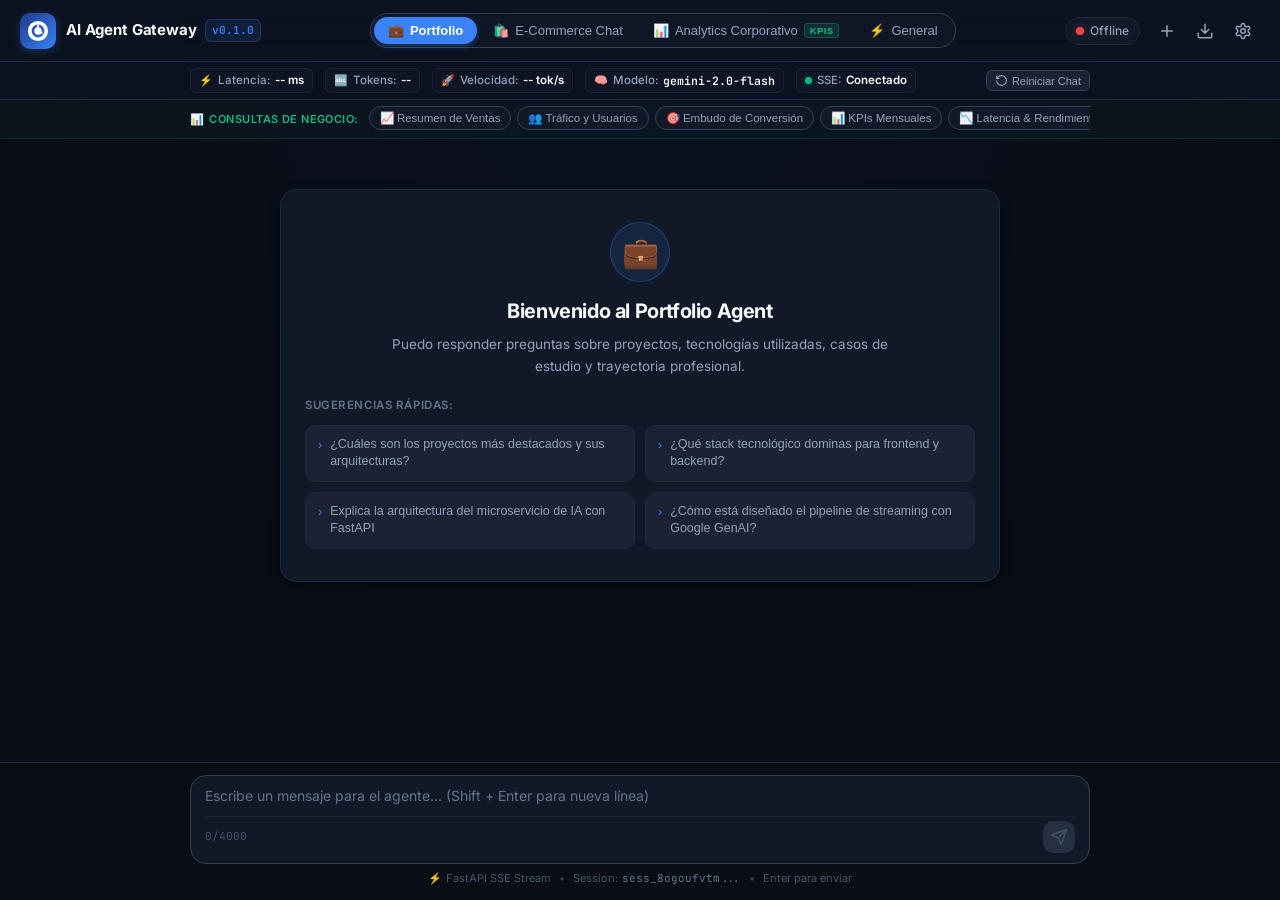
==== commit f7bb8b3a: "feat: implement core architecture for chatbot engine gateway including frontend interface, LLM integ" ====
--- a/frontend/index.html
+++ b/frontend/index.html
@@ -3,8 +3,8 @@
 <head>
   <meta charset="UTF-8">
   <meta name="viewport" content="width=device-width, initial-scale=1.0">
-  <meta name="description" content="Interfaz moderna para el Chatbot de IA y Gateway Multi-Agente con streaming en tiempo real.">
-  <title>AI Agent Gateway | Chatbot</title>
+  <meta name="description" content="Interfaz moderna para el Chatbot de IA y Gateway Multi-Agente con streaming en tiempo real y módulo de Analytics Corporativo.">
+  <title>AI Agent Gateway | Chatbot & Analytics</title>
   
   <!-- Google Fonts: Inter & JetBrains Mono -->
   <link rel="preconnect" href="https://fonts.googleapis.com">
@@ -17,7 +17,7 @@
 <body>
   <div class="app-container" id="app">
     
-    <!-- Top Navigation Header -->
+    <!-- Top Navigation Header with Tabs -->
     <header class="app-header" id="app-header">
       <div class="header-left">
         <div class="brand">
@@ -35,10 +35,33 @@
         </div>
       </div>
 
-      <!-- Agent Switcher Selector -->
+      <!-- Center: Dedicated Navigation Tabs for Specialized Chats -->
       <div class="header-center">
-        <div class="agent-selector-wrapper">
-          <label for="agent-select-container" class="sr-only">Seleccionar Agente</label>
+        <nav class="nav-tabs" id="nav-tabs" role="tablist" aria-label="Selector de Agentes y Chats">
+          <button type="button" class="nav-tab active" data-agent="portfolio" role="tab" aria-selected="true" id="tab-portfolio">
+            <span class="nav-tab-icon">💼</span>
+            <span class="nav-tab-text">Portfolio</span>
+          </button>
+          
+          <button type="button" class="nav-tab" data-agent="ecommerce" role="tab" aria-selected="false" id="tab-ecommerce">
+            <span class="nav-tab-icon">🛍️</span>
+            <span class="nav-tab-text">E-Commerce Chat</span>
+          </button>
+          
+          <button type="button" class="nav-tab nav-tab-analytics" data-agent="analytics" role="tab" aria-selected="false" id="tab-analytics">
+            <span class="nav-tab-icon">📊</span>
+            <span class="nav-tab-text">Analytics Corporativo</span>
+            <span class="tab-badge-highlight">KPIs</span>
+          </button>
+          
+          <button type="button" class="nav-tab" data-agent="general" role="tab" aria-selected="false" id="tab-general">
+            <span class="nav-tab-icon">⚡</span>
+            <span class="nav-tab-text">General</span>
+          </button>
+        </nav>
+
+        <!-- Mobile / Fallback Dropdown Selector -->
+        <div class="agent-selector-wrapper mobile-only">
           <div class="custom-select" id="agent-select-container">
             <div class="select-trigger" id="agent-trigger" tabindex="0" role="combobox" aria-haspopup="listbox" aria-expanded="false">
               <span class="agent-icon-badge" id="active-agent-icon">💼</span>
@@ -69,7 +92,7 @@
                 <span class="option-icon">📊</span>
                 <div class="option-content">
                   <span class="option-title">Analytics Agent</span>
-                  <span class="option-desc">Métricas de negocio, KPIs e informes</span>
+                  <span class="option-desc">Métricas corporativas, KPIs e informes</span>
                 </div>
               </div>
               <div class="option-item" data-agent="general" role="option" aria-selected="false">
@@ -84,7 +107,7 @@
         </div>
       </div>
 
-      <!-- Connection Status & Header Actions -->
+      <!-- Right: Connection Status & Global Actions -->
       <div class="header-right">
         <!-- Live Connection Status Badge -->
         <div class="status-badge" id="connection-status-badge" title="Estado de conexión con el backend de FastAPI">
@@ -94,7 +117,7 @@
 
         <!-- Action Buttons -->
         <div class="header-actions">
-          <button type="button" class="btn-icon" id="btn-new-chat" title="Nueva Conversación" aria-label="Iniciar nueva conversación">
+          <button type="button" class="btn-icon" id="btn-new-chat" title="Nueva Conversación / Reiniciar Sesión" aria-label="Iniciar nueva conversación">
             <svg viewBox="0 0 24 24" width="18" height="18" fill="none" stroke="currentColor" stroke-width="2" stroke-linecap="round" stroke-linejoin="round">
               <path d="M12 5v14M5 12h14"/>
             </svg>
@@ -108,7 +131,7 @@
             <span class="btn-tooltip">Exportar</span>
           </button>
 
-          <button type="button" class="btn-icon" id="btn-open-settings" title="Configuración de Conexión" aria-label="Abrir configuración">
+          <button type="button" class="btn-icon" id="btn-open-settings" title="Configuración del Gateway" aria-label="Abrir configuración">
             <svg viewBox="0 0 24 24" width="18" height="18" fill="none" stroke="currentColor" stroke-width="2" stroke-linecap="round" stroke-linejoin="round">
               <path d="M12.22 2h-.44a2 2 0 0 0-2 2v.18a2 2 0 0 1-1 1.73l-.43.25a2 2 0 0 1-2 0l-.15-.08a2 2 0 0 0-2.73.73l-.22.38a2 2 0 0 0 .73 2.73l.15.1a2 2 0 0 1 1 1.72v.51a2 2 0 0 1-1 1.74l-.15.09a2 2 0 0 0-.73 2.73l.22.38a2 2 0 0 0 2.73.73l.15-.08a2 2 0 0 1 2 0l.43.25a2 2 0 0 1 1 1.73V20a2 2 0 0 0 2 2h.44a2 2 0 0 0 2-2v-.18a2 2 0 0 1 1-1.73l.43-.25a2 2 0 0 1 2 0l.15.08a2 2 0 0 0 2.73-.73l.22-.39a2 2 0 0 0-.73-2.73l-.15-.08a2 2 0 0 1-1-1.74v-.5a2 2 0 0 1 1-1.74l.15-.09a2 2 0 0 0 .73-2.73l-.22-.38a2 2 0 0 0-2.73-.73l-.15.08a2 2 0 0 1-2 0l-.43-.25a2 2 0 0 1-1-1.73V4a2 2 0 0 0-2-2z"/>
               <circle cx="12" cy="12" r="3"/>
@@ -118,6 +141,85 @@
         </div>
       </div>
     </header>
+
+    <!-- Subheader: Live Performance Metrics & Quick Analytics Bar -->
+    <div class="metrics-bar" id="metrics-bar">
+      <div class="metrics-container">
+        <!-- Live Performance Indicators -->
+        <div class="metrics-group">
+          <div class="metric-chip" id="chip-latency" title="Latencia / Tiempo de respuesta TTFT">
+            <span class="metric-icon">⚡</span>
+            <span class="metric-title">Latencia:</span>
+            <span class="metric-value" id="metric-latency">-- ms</span>
+          </div>
+
+          <div class="metric-chip" id="chip-tokens" title="Tokens acumulados en la respuesta">
+            <span class="metric-icon">🔤</span>
+            <span class="metric-title">Tokens:</span>
+            <span class="metric-value" id="metric-tokens">--</span>
+          </div>
+
+          <div class="metric-chip" id="chip-speed" title="Velocidad de generación de tokens">
+            <span class="metric-icon">🚀</span>
+            <span class="metric-title">Velocidad:</span>
+            <span class="metric-value" id="metric-speed">-- tok/s</span>
+          </div>
+
+          <div class="metric-chip" id="chip-model" title="Modelo de inferencia activo">
+            <span class="metric-icon">🧠</span>
+            <span class="metric-title">Modelo:</span>
+            <span class="metric-value font-mono" id="metric-model">gemini-2.0-flash</span>
+          </div>
+
+          <div class="metric-chip" id="chip-stream-status" title="Estado de transmisión SSE en tiempo real">
+            <span class="sse-pulse-dot" id="sse-pulse-dot"></span>
+            <span class="metric-title">SSE:</span>
+            <span class="metric-value" id="metric-sse-status">Conectado</span>
+          </div>
+        </div>
+
+        <!-- Quick Conversation Actions -->
+        <div class="metrics-actions">
+          <button type="button" class="btn-metrics-action" id="btn-quick-reset" title="Reiniciar sesión y limpiar conversación">
+            <svg viewBox="0 0 24 24" width="13" height="13" fill="none" stroke="currentColor" stroke-width="2">
+              <path d="M3 12a9 9 0 1 0 9-9 9.75 9.75 0 0 0-6.74 2.74L3 8"/>
+              <path d="M3 3v5h5"/>
+            </svg>
+            <span>Reiniciar Chat</span>
+          </button>
+        </div>
+      </div>
+    </div>
+
+    <!-- Analytics Corporativo Quick Actions Bar (Contextual) -->
+    <div class="analytics-quick-strip" id="analytics-quick-strip">
+      <div class="quick-strip-container">
+        <span class="quick-strip-label">
+          <span class="pulse-icon">📊</span>
+          <span>Consultas de Negocio:</span>
+        </span>
+        <div class="quick-chips-row" id="quick-analytics-chips">
+          <button type="button" class="analytics-pill" data-prompt="Genera un resumen ejecutivo de ventas, ingresos totales y productos más vendidos del último trimestre en formato tabla.">
+            📈 Resumen de Ventas
+          </button>
+          <button type="button" class="analytics-pill" data-prompt="Muestra el desglose de tráfico web, usuarios activos diarios (DAU), mensuales (MAU) y duración promedio de sesión en una tabla de KPIs.">
+            👥 Tráfico y Usuarios
+          </button>
+          <button type="button" class="analytics-pill" data-prompt="Analiza el embudo de conversión paso a paso (Visitas -> Registro -> Carrito -> Compra) con tasas de abandono y oportunidades de mejora.">
+            🎯 Embudo de Conversión
+          </button>
+          <button type="button" class="analytics-pill" data-prompt="Genera una tabla comparativa con los KPIs mensuales clave: MRR, CAC, LTV, Churn Rate y Tasa de Retención con variaciones porcentuales.">
+            📊 KPIs Mensuales
+          </button>
+          <button type="button" class="analytics-pill" data-prompt="Muestra un informe de latencia de API (p50, p95, p99), tiempo de respuesta TTFT y tasa de aciertos de caché en Redis del microservicio.">
+            📉 Latencia & Rendimiento
+          </button>
+          <button type="button" class="analytics-pill" data-prompt="Calcula el Retorno de Inversión (ROI) y Costo por Adquisición (CPA) detallado por canal publicitario en una tabla estructurada.">
+            💰 ROI & Inversión
+          </button>
+        </div>
+      </div>
+    </div>
 
     <!-- Main Chat Workspace -->
     <main class="chat-main">
--- a/frontend/styles.css
+++ b/frontend/styles.css
@@ -1,13 +1,14 @@
 /* ==========================================================================
-   AI Agent Gateway - Modern Chatbot UI Stylesheet
-   Design System: Refined Dark Theme / Precision Slate Palette
+   AI Agent Gateway - Modern Chatbot & Corporate Analytics UI Stylesheet
+   Design System: Refined Dark Theme / Precision Slate & Analytics Palette
    ========================================================================== */
 
 /* --- 1. CSS Custom Properties / Tokens --- */
 :root {
   /* Surface & Background Colors */
   --bg-app: #090d16;
-  --bg-header: rgba(13, 19, 33, 0.85);
+  --bg-header: rgba(13, 19, 33, 0.90);
+  --bg-metrics-bar: #0b1120;
   --bg-card: #111827;
   --bg-card-hover: #172033;
   --bg-card-secondary: #1a2234;
@@ -16,6 +17,9 @@
   --bg-dropdown: #111827;
   --bg-code-header: #0d121d;
   --bg-code-body: #080c14;
+  --bg-table-header: #141c2e;
+  --bg-table-row-even: rgba(255, 255, 255, 0.015);
+  --bg-table-row-hover: rgba(59, 130, 246, 0.06);
   
   /* Message Bubble Colors */
   --bubble-user-bg: #1e3a8a;
@@ -30,14 +34,16 @@
   --accent-hover: #2563eb;
   --accent-glow: rgba(59, 130, 246, 0.25);
   --accent-subtle: rgba(59, 130, 246, 0.12);
+  --accent-analytics: #10b981;
+  --accent-analytics-subtle: rgba(16, 185, 129, 0.15);
 
   /* Status Colors */
   --status-online: #10b981;
-  --status-online-glow: rgba(16, 185, 129, 0.3);
+  --status-online-glow: rgba(16, 185, 129, 0.4);
   --status-checking: #f59e0b;
-  --status-checking-glow: rgba(245, 158, 11, 0.3);
+  --status-checking-glow: rgba(245, 158, 11, 0.35);
   --status-error: #ef4444;
-  --status-error-glow: rgba(239, 68, 68, 0.3);
+  --status-error-glow: rgba(239, 68, 68, 0.35);
 
   /* Functional Alert Colors */
   --danger: #ef4444;
@@ -55,6 +61,7 @@
   --border-medium: #334155;
   --border-focus: #3b82f6;
   --border-bubble-ai: #1e293b;
+  --border-table: #253349;
 
   /* Typography Fonts */
   --font-sans: 'Inter', -apple-system, BlinkMacSystemFont, 'Segoe UI', Roboto, Oxygen, Ubuntu, Cantarell, sans-serif;
@@ -67,8 +74,9 @@
   --shadow-dropdown: 0 12px 30px rgba(0, 0, 0, 0.6);
 
   /* Sizing & Transitions */
-  --header-height: 64px;
-  --input-max-width: 860px;
+  --header-height: 62px;
+  --metrics-height: 40px;
+  --input-max-width: 900px;
   --transition-fast: 0.15s cubic-bezier(0.4, 0, 0.2, 1);
   --transition-normal: 0.25s cubic-bezier(0.4, 0, 0.2, 1);
   --radius-sm: 6px;
@@ -91,13 +99,13 @@
   background-color: var(--bg-app);
   color: var(--text-primary);
   font-family: var(--font-sans);
-  font-size: 15px;
+  font-size: 14.5px;
   line-height: 1.5;
   -webkit-font-smoothing: antialiased;
   -moz-osx-font-smoothing: grayscale;
 }
 
-/* Screen Reader Only Utility */
+/* Utilities */
 .sr-only {
   position: absolute;
   width: 1px;
@@ -110,8 +118,16 @@
   border-width: 0;
 }
 
+.font-mono {
+  font-family: var(--font-mono) !important;
+}
+
 .hidden {
   display: none !important;
+}
+
+.mobile-only {
+  display: none;
 }
 
 /* --- 3. App Layout Architecture --- */
@@ -124,12 +140,12 @@
               var(--bg-app);
 }
 
-/* --- 4. Navigation Header --- */
+/* --- 4. Top Navigation Header --- */
 .app-header {
   height: var(--header-height);
   background-color: var(--bg-header);
-  backdrop-filter: blur(12px);
-  -webkit-backdrop-filter: blur(12px);
+  backdrop-filter: blur(14px);
+  -webkit-backdrop-filter: blur(14px);
   border-bottom: 1px solid var(--border-subtle);
   display: flex;
   align-items: center;
@@ -137,11 +153,13 @@
   padding: 0 20px;
   z-index: 50;
   flex-shrink: 0;
+  gap: 16px;
 }
 
 .header-left {
   display: flex;
   align-items: center;
+  flex-shrink: 0;
 }
 
 .brand {
@@ -170,10 +188,11 @@
 }
 
 .brand-title {
-  font-size: 16px;
+  font-size: 15px;
   font-weight: 700;
   letter-spacing: -0.01em;
   color: var(--text-primary);
+  white-space: nowrap;
 }
 
 .brand-badge {
@@ -187,12 +206,82 @@
   border: 1px solid rgba(59, 130, 246, 0.25);
 }
 
-/* --- 5. Agent Selector Custom Dropdown --- */
+/* --- 5. Navigation Tabs in Header --- */
 .header-center {
   display: flex;
   align-items: center;
-}
-
+  justify-content: center;
+  flex: 1;
+}
+
+.nav-tabs {
+  display: inline-flex;
+  align-items: center;
+  background-color: rgba(17, 24, 39, 0.8);
+  border: 1px solid var(--border-medium);
+  border-radius: var(--radius-full);
+  padding: 3px;
+  gap: 2px;
+  box-shadow: inset 0 1px 2px rgba(0, 0, 0, 0.3);
+}
+
+.nav-tab {
+  display: inline-flex;
+  align-items: center;
+  gap: 6px;
+  background: transparent;
+  border: none;
+  color: var(--text-secondary);
+  font-size: 13px;
+  font-weight: 500;
+  padding: 6px 14px;
+  border-radius: var(--radius-full);
+  cursor: pointer;
+  transition: all var(--transition-fast);
+  white-space: nowrap;
+  user-select: none;
+}
+
+.nav-tab:hover {
+  color: var(--text-primary);
+  background-color: rgba(255, 255, 255, 0.05);
+}
+
+.nav-tab.active {
+  background-color: var(--accent-primary);
+  color: #ffffff;
+  font-weight: 600;
+  box-shadow: 0 2px 6px rgba(59, 130, 246, 0.35);
+}
+
+/* Analytics Tab Special Style */
+.nav-tab-analytics {
+  position: relative;
+}
+
+.nav-tab-analytics.active {
+  background: linear-gradient(135deg, #059669 0%, #10b981 100%);
+  box-shadow: 0 2px 8px rgba(16, 185, 129, 0.35);
+}
+
+.tab-badge-highlight {
+  font-size: 9.5px;
+  font-weight: 700;
+  letter-spacing: 0.04em;
+  text-transform: uppercase;
+  background-color: rgba(255, 255, 255, 0.2);
+  color: #ffffff;
+  padding: 1px 5px;
+  border-radius: 4px;
+}
+
+.nav-tab:not(.active) .tab-badge-highlight {
+  background-color: var(--accent-analytics-subtle);
+  color: var(--accent-analytics);
+  border: 1px solid rgba(16, 185, 129, 0.3);
+}
+
+/* --- 6. Mobile Fallback Custom Dropdown --- */
 .agent-selector-wrapper {
   position: relative;
 }
@@ -204,7 +293,7 @@
 .select-trigger {
   display: flex;
   align-items: center;
-  gap: 10px;
+  gap: 8px;
   background-color: var(--bg-card);
   border: 1px solid var(--border-medium);
   border-radius: var(--radius-md);
@@ -212,49 +301,6 @@
   cursor: pointer;
   transition: all var(--transition-fast);
   user-select: none;
-  min-width: 220px;
-}
-
-.select-trigger:hover, .select-trigger:focus-visible {
-  border-color: var(--border-focus);
-  background-color: var(--bg-card-hover);
-  outline: none;
-  box-shadow: 0 0 0 2px var(--accent-glow);
-}
-
-.agent-icon-badge {
-  font-size: 18px;
-  line-height: 1;
-  display: flex;
-  align-items: center;
-  justify-content: center;
-}
-
-.select-text {
-  display: flex;
-  flex-direction: column;
-  text-align: left;
-  flex: 1;
-}
-
-.agent-name {
-  font-size: 13px;
-  font-weight: 600;
-  color: var(--text-primary);
-}
-
-.agent-role {
-  font-size: 11px;
-  color: var(--text-secondary);
-}
-
-.chevron-icon {
-  color: var(--text-muted);
-  transition: transform var(--transition-fast);
-}
-
-.custom-select.open .chevron-icon {
-  transform: rotate(180deg);
 }
 
 .select-options {
@@ -262,7 +308,7 @@
   top: calc(100% + 6px);
   left: 0;
   right: 0;
-  min-width: 280px;
+  min-width: 260px;
   background-color: var(--bg-dropdown);
   border: 1px solid var(--border-medium);
   border-radius: var(--radius-md);
@@ -270,64 +316,38 @@
   padding: 6px;
   display: none;
   z-index: 100;
-  backdrop-filter: blur(16px);
 }
 
 .custom-select.open .select-options {
   display: block;
-  animation: dropdownFadeIn 0.15s ease-out;
-}
-
-@keyframes dropdownFadeIn {
-  from { opacity: 0; transform: translateY(-4px); }
-  to { opacity: 1; transform: translateY(0); }
 }
 
 .option-item {
   display: flex;
   align-items: center;
-  gap: 12px;
+  gap: 10px;
   padding: 8px 10px;
   border-radius: var(--radius-sm);
   cursor: pointer;
-  transition: background-color var(--transition-fast);
-}
-
-.option-item:hover {
-  background-color: var(--bg-card-hover);
-}
-
-.option-item.active {
-  background-color: var(--accent-subtle);
-}
-
-.option-icon {
-  font-size: 20px;
-  display: flex;
-  align-items: center;
-}
+}
+
+.option-item:hover { background-color: var(--bg-card-hover); }
+.option-item.active { background-color: var(--accent-subtle); }
 
 .option-content {
   display: flex;
   flex-direction: column;
 }
 
-.option-title {
-  font-size: 13px;
-  font-weight: 600;
-  color: var(--text-primary);
-}
-
-.option-desc {
-  font-size: 11px;
-  color: var(--text-secondary);
-}
-
-/* --- 6. Header Right & Actions --- */
+.option-title { font-size: 13px; font-weight: 600; color: var(--text-primary); }
+.option-desc { font-size: 11px; color: var(--text-secondary); }
+
+/* --- 7. Header Right Actions --- */
 .header-right {
   display: flex;
   align-items: center;
-  gap: 12px;
+  gap: 10px;
+  flex-shrink: 0;
 }
 
 .status-badge {
@@ -379,8 +399,8 @@
 
 .btn-icon {
   position: relative;
-  width: 36px;
-  height: 36px;
+  width: 34px;
+  height: 34px;
   border-radius: var(--radius-md);
   background-color: transparent;
   border: 1px solid transparent;
@@ -396,12 +416,6 @@
   background-color: var(--bg-card-hover);
   color: var(--text-primary);
   border-color: var(--border-subtle);
-}
-
-.btn-icon:focus-visible {
-  outline: none;
-  box-shadow: 0 0 0 2px var(--accent-glow);
-  border-color: var(--border-focus);
 }
 
 .btn-tooltip {
@@ -424,11 +438,177 @@
   z-index: 60;
 }
 
-.btn-icon:hover .btn-tooltip {
-  opacity: 1;
-}
-
-/* --- 7. Main Chat Workspace --- */
+.btn-icon:hover .btn-tooltip { opacity: 1; }
+
+/* --- 8. Live Performance Metrics Bar --- */
+.metrics-bar {
+  background-color: var(--bg-metrics-bar);
+  border-bottom: 1px solid var(--border-subtle);
+  padding: 6px 20px;
+  flex-shrink: 0;
+  z-index: 45;
+}
+
+.metrics-container {
+  display: flex;
+  align-items: center;
+  justify-content: space-between;
+  max-width: var(--input-max-width);
+  margin: 0 auto;
+  gap: 12px;
+  overflow-x: auto;
+}
+
+.metrics-group {
+  display: flex;
+  align-items: center;
+  gap: 12px;
+  flex-wrap: nowrap;
+}
+
+.metric-chip {
+  display: inline-flex;
+  align-items: center;
+  gap: 5px;
+  font-size: 11.5px;
+  color: var(--text-muted);
+  background-color: rgba(255, 255, 255, 0.02);
+  border: 1px solid rgba(255, 255, 255, 0.05);
+  border-radius: var(--radius-sm);
+  padding: 3px 8px;
+  white-space: nowrap;
+}
+
+.metric-icon {
+  font-size: 11px;
+}
+
+.metric-title {
+  color: var(--text-secondary);
+  font-weight: 500;
+}
+
+.metric-value {
+  color: var(--text-primary);
+  font-weight: 600;
+}
+
+.sse-pulse-dot {
+  width: 7px;
+  height: 7px;
+  border-radius: 50%;
+  background-color: var(--status-online);
+  box-shadow: 0 0 6px var(--status-online-glow);
+  display: inline-block;
+  animation: pulseLive 1.5s infinite;
+}
+
+@keyframes pulseLive {
+  0%, 100% { opacity: 1; transform: scale(1); }
+  50% { opacity: 0.4; transform: scale(0.85); }
+}
+
+.metrics-actions {
+  display: flex;
+  align-items: center;
+  gap: 6px;
+  flex-shrink: 0;
+}
+
+.btn-metrics-action {
+  display: inline-flex;
+  align-items: center;
+  gap: 4px;
+  background-color: var(--bg-card-secondary);
+  border: 1px solid var(--border-medium);
+  border-radius: var(--radius-sm);
+  color: var(--text-secondary);
+  font-size: 11px;
+  font-weight: 500;
+  padding: 3px 8px;
+  cursor: pointer;
+  transition: all var(--transition-fast);
+  white-space: nowrap;
+}
+
+.btn-metrics-action:hover {
+  background-color: var(--bg-card-hover);
+  color: var(--text-primary);
+  border-color: var(--accent-primary);
+}
+
+/* --- 9. Analytics Corporativo Quick Actions Strip --- */
+.analytics-quick-strip {
+  background-color: rgba(16, 185, 129, 0.04);
+  border-bottom: 1px solid rgba(16, 185, 129, 0.15);
+  padding: 6px 20px;
+  flex-shrink: 0;
+  z-index: 40;
+  transition: all var(--transition-normal);
+}
+
+.quick-strip-container {
+  display: flex;
+  align-items: center;
+  max-width: var(--input-max-width);
+  margin: 0 auto;
+  gap: 10px;
+  overflow-x: auto;
+}
+
+.quick-strip-label {
+  display: flex;
+  align-items: center;
+  gap: 5px;
+  font-size: 11px;
+  font-weight: 600;
+  text-transform: uppercase;
+  letter-spacing: 0.04em;
+  color: var(--accent-analytics);
+  white-space: nowrap;
+  flex-shrink: 0;
+}
+
+.quick-chips-row {
+  display: flex;
+  align-items: center;
+  gap: 6px;
+  overflow-x: auto;
+  padding-bottom: 2px;
+}
+
+.quick-chips-row::-webkit-scrollbar {
+  height: 3px;
+}
+.quick-chips-row::-webkit-scrollbar-thumb {
+  background: var(--border-medium);
+  border-radius: 3px;
+}
+
+.analytics-pill {
+  background-color: var(--bg-card);
+  border: 1px solid var(--border-medium);
+  border-radius: var(--radius-full);
+  padding: 4px 10px;
+  color: var(--text-secondary);
+  font-size: 11.5px;
+  font-weight: 500;
+  cursor: pointer;
+  white-space: nowrap;
+  transition: all var(--transition-fast);
+  display: flex;
+  align-items: center;
+  gap: 4px;
+}
+
+.analytics-pill:hover {
+  background-color: var(--accent-analytics-subtle);
+  border-color: var(--accent-analytics);
+  color: #ffffff;
+  transform: translateY(-1px);
+}
+
+/* --- 10. Main Chat Workspace --- */
 .chat-main {
   display: flex;
   flex-direction: column;
@@ -441,68 +621,72 @@
   flex: 1;
   overflow-y: auto;
   overflow-x: hidden;
-  padding: 24px 20px 32px;
+  padding: 20px 20px 30px;
   scroll-behavior: smooth;
 }
 
-/* Custom Sleek Scrollbar */
+/* Custom Sleek Scrollbars */
 .chat-scroll-container::-webkit-scrollbar,
 textarea::-webkit-scrollbar,
-pre::-webkit-scrollbar {
+pre::-webkit-scrollbar,
+.table-wrapper::-webkit-scrollbar {
   width: 6px;
   height: 6px;
 }
 
 .chat-scroll-container::-webkit-scrollbar-track,
 textarea::-webkit-scrollbar-track,
-pre::-webkit-scrollbar-track {
+pre::-webkit-scrollbar-track,
+.table-wrapper::-webkit-scrollbar-track {
   background: transparent;
 }
 
 .chat-scroll-container::-webkit-scrollbar-thumb,
 textarea::-webkit-scrollbar-thumb,
-pre::-webkit-scrollbar-thumb {
+pre::-webkit-scrollbar-thumb,
+.table-wrapper::-webkit-scrollbar-thumb {
   background: var(--border-medium);
   border-radius: 4px;
 }
 
 .chat-scroll-container::-webkit-scrollbar-thumb:hover,
 textarea::-webkit-scrollbar-thumb:hover,
-pre::-webkit-scrollbar-thumb:hover {
+pre::-webkit-scrollbar-thumb:hover,
+.table-wrapper::-webkit-scrollbar-thumb:hover {
   background: var(--text-muted);
 }
 
-/* --- 8. Welcome Hero Screen --- */
+/* --- 11. Welcome Hero Screen --- */
 .welcome-screen {
-  max-width: 680px;
-  margin: 40px auto;
+  max-width: 720px;
+  margin: 30px auto;
   text-align: center;
-  animation: fadeIn 0.4s ease-out;
+  animation: fadeIn 0.35s ease-out;
 }
 
 .welcome-card {
   background-color: var(--bg-card);
   border: 1px solid var(--border-subtle);
   border-radius: var(--radius-lg);
-  padding: 36px 28px;
+  padding: 32px 24px;
   box-shadow: var(--shadow-md);
 }
 
 .welcome-avatar {
-  width: 64px;
-  height: 64px;
+  width: 60px;
+  height: 60px;
   background-color: var(--accent-subtle);
   border: 1px solid rgba(59, 130, 246, 0.3);
   border-radius: 50%;
-  font-size: 32px;
+  font-size: 30px;
   display: flex;
   align-items: center;
   justify-content: center;
-  margin: 0 auto 16px;
+  margin: 0 auto 14px;
 }
 
 .welcome-title {
-  font-size: 22px;
+  font-size: 20px;
   font-weight: 700;
   letter-spacing: -0.02em;
   color: var(--text-primary);
@@ -510,22 +694,22 @@
 }
 
 .welcome-subtitle {
-  font-size: 14px;
+  font-size: 13.5px;
   color: var(--text-secondary);
   line-height: 1.6;
-  max-width: 520px;
-  margin: 0 auto 24px;
+  max-width: 540px;
+  margin: 0 auto 20px;
 }
 
 .prompt-starters {
   display: flex;
   flex-direction: column;
-  gap: 12px;
+  gap: 10px;
   text-align: left;
 }
 
 .starters-label {
-  font-size: 12px;
+  font-size: 11.5px;
   font-weight: 600;
   text-transform: uppercase;
   letter-spacing: 0.05em;
@@ -542,9 +726,9 @@
   background-color: var(--bg-card-secondary);
   border: 1px solid var(--border-subtle);
   border-radius: var(--radius-md);
-  padding: 12px 14px;
+  padding: 10px 12px;
   color: var(--text-secondary);
-  font-size: 13px;
+  font-size: 12.5px;
   text-align: left;
   cursor: pointer;
   transition: all var(--transition-fast);
@@ -568,24 +752,24 @@
   margin-top: 1px;
 }
 
-/* --- 9. Messages Feed & Bubbles --- */
+/* --- 12. Messages Feed & Bubbles --- */
 .messages-container {
   max-width: var(--input-max-width);
   margin: 0 auto;
   display: flex;
   flex-direction: column;
-  gap: 20px;
+  gap: 18px;
 }
 
 .message-row {
   display: flex;
   gap: 12px;
   width: 100%;
-  animation: messageSlideIn 0.25s ease-out;
+  animation: messageSlideIn 0.22s ease-out;
 }
 
 @keyframes messageSlideIn {
-  from { opacity: 0; transform: translateY(8px); }
+  from { opacity: 0; transform: translateY(6px); }
   to { opacity: 1; transform: translateY(0); }
 }
 
@@ -598,7 +782,7 @@
   background-color: var(--bubble-user-bg);
   color: var(--bubble-user-text);
   border-radius: var(--radius-lg) var(--radius-lg) 2px var(--radius-lg);
-  max-width: 75%;
+  max-width: 78%;
   padding: 12px 16px;
   box-shadow: var(--shadow-sm);
   border: 1px solid rgba(255, 255, 255, 0.08);
@@ -634,6 +818,7 @@
   display: flex;
   flex-direction: column;
   max-width: calc(100% - 46px);
+  width: 100%;
 }
 
 .message-meta-header {
@@ -669,7 +854,7 @@
 /* System Message Notice */
 .message-row.system {
   justify-content: center;
-  margin: 6px 0;
+  margin: 4px 0;
 }
 
 .message-row.system .message-bubble {
@@ -677,8 +862,8 @@
   color: var(--bubble-system-text);
   border: 1px solid var(--border-subtle);
   border-radius: var(--radius-full);
-  padding: 6px 14px;
-  font-size: 12px;
+  padding: 5px 12px;
+  font-size: 11.5px;
   font-weight: 500;
   display: flex;
   align-items: center;
@@ -701,12 +886,12 @@
   50% { opacity: 0; }
 }
 
-/* Message Actions Toolbar (Copy, Retry) */
+/* Message Actions Toolbar */
 .message-toolbar {
   display: flex;
   align-items: center;
   gap: 6px;
-  margin-top: 8px;
+  margin-top: 6px;
   padding-left: 2px;
 }
 
@@ -719,7 +904,7 @@
   border-radius: var(--radius-sm);
   color: var(--text-muted);
   font-size: 11px;
-  padding: 3px 8px;
+  padding: 3px 7px;
   cursor: pointer;
   transition: all var(--transition-fast);
 }
@@ -737,7 +922,7 @@
   font-family: var(--font-mono);
 }
 
-/* --- 10. Markdown Typography Inside Bubbles --- */
+/* --- 13. Markdown Typography & Enhanced Table Rendering --- */
 .message-bubble p {
   margin-bottom: 10px;
   line-height: 1.6;
@@ -757,13 +942,13 @@
   line-height: 1.3;
 }
 
-.message-bubble h1 { font-size: 18px; }
-.message-bubble h2 { font-size: 16px; }
-.message-bubble h3 { font-size: 14px; }
+.message-bubble h1 { font-size: 17px; }
+.message-bubble h2 { font-size: 15px; }
+.message-bubble h3 { font-size: 13.5px; }
 
 .message-bubble ul, 
 .message-bubble ol {
-  margin: 8px 0 12px 20px;
+  margin: 6px 0 10px 20px;
   line-height: 1.6;
 }
 
@@ -793,21 +978,121 @@
   border-bottom-style: solid;
 }
 
-.message-bubble hr {
-  border: none;
-  border-top: 1px solid var(--border-subtle);
+/* Enhanced Markdown Tables with Smooth Scroll & Corporate KPI Styling */
+.table-wrapper {
   margin: 14px 0;
-}
-
-/* Inline Code */
-.message-bubble code:not(pre code) {
+  border-radius: var(--radius-md);
+  border: 1px solid var(--border-table);
+  background-color: #0b111e;
+  overflow: hidden;
+  box-shadow: var(--shadow-sm);
+}
+
+.table-toolbar {
+  display: flex;
+  align-items: center;
+  justify-content: space-between;
+  background-color: #0e1526;
+  border-bottom: 1px solid var(--border-table);
+  padding: 6px 12px;
+}
+
+.table-tag {
+  font-size: 11px;
+  font-weight: 600;
+  color: var(--text-secondary);
+  display: flex;
+  align-items: center;
+  gap: 5px;
+}
+
+.btn-copy-table {
+  display: inline-flex;
+  align-items: center;
+  gap: 4px;
+  background-color: transparent;
+  border: 1px solid transparent;
+  color: var(--text-muted);
+  font-size: 11px;
+  cursor: pointer;
+  padding: 2px 6px;
+  border-radius: 4px;
+  transition: all var(--transition-fast);
+}
+
+.btn-copy-table:hover {
+  background-color: var(--bg-card);
+  color: var(--text-primary);
+  border-color: var(--border-medium);
+}
+
+.table-scroll-container {
+  overflow-x: auto;
+  max-width: 100%;
+  -webkit-overflow-scrolling: touch;
+}
+
+.message-bubble table {
+  width: 100%;
+  border-collapse: collapse;
+  font-size: 13px;
+  text-align: left;
+}
+
+.message-bubble th {
+  background-color: var(--bg-table-header);
+  color: var(--text-primary);
+  font-weight: 600;
+  padding: 10px 14px;
+  border-bottom: 2px solid var(--border-medium);
+  white-space: nowrap;
+  letter-spacing: 0.02em;
+}
+
+.message-bubble td {
+  padding: 9px 14px;
+  border-bottom: 1px solid var(--border-subtle);
+  color: var(--text-primary);
+  white-space: nowrap;
+  font-variant-numeric: tabular-nums;
+}
+
+.message-bubble tr:nth-child(even) td {
+  background-color: var(--bg-table-row-even);
+}
+
+.message-bubble tr:hover td {
+  background-color: var(--bg-table-row-hover);
+}
+
+/* KPI Badges inside Tables */
+.kpi-badge {
+  display: inline-flex;
+  align-items: center;
+  gap: 3px;
+  padding: 2px 6px;
+  border-radius: 4px;
+  font-size: 11px;
+  font-weight: 600;
   font-family: var(--font-mono);
-  font-size: 12.5px;
-  background-color: var(--bg-code-body);
-  color: #38bdf8;
-  padding: 2px 5px;
-  border-radius: 4px;
-  border: 1px solid rgba(255, 255, 255, 0.08);
+}
+
+.kpi-badge-up {
+  background-color: rgba(16, 185, 129, 0.15);
+  color: #10b981;
+  border: 1px solid rgba(16, 185, 129, 0.3);
+}
+
+.kpi-badge-down {
+  background-color: rgba(239, 68, 68, 0.15);
+  color: #ef4444;
+  border: 1px solid rgba(239, 68, 68, 0.3);
+}
+
+.kpi-badge-neutral {
+  background-color: rgba(59, 130, 246, 0.15);
+  color: #60a5fa;
+  border: 1px solid rgba(59, 130, 246, 0.3);
 }
 
 /* Code Blocks */
@@ -864,42 +1149,13 @@
 
 .code-block-container code {
   font-family: var(--font-mono);
-  font-size: 13px;
+  font-size: 12.5px;
   color: #f1f5f9;
   line-height: 1.5;
   white-space: pre;
 }
 
-/* Markdown Tables */
-.table-wrapper {
-  overflow-x: auto;
-  margin: 12px 0;
-}
-
-.message-bubble table {
-  width: 100%;
-  border-collapse: collapse;
-  font-size: 13px;
-}
-
-.message-bubble th, 
-.message-bubble td {
-  border: 1px solid var(--border-medium);
-  padding: 8px 12px;
-  text-align: left;
-}
-
-.message-bubble th {
-  background-color: var(--bg-card-secondary);
-  font-weight: 600;
-  color: var(--text-primary);
-}
-
-.message-bubble tr:nth-child(even) {
-  background-color: rgba(255, 255, 255, 0.02);
-}
-
-/* --- 11. Typing & Streaming Indicator --- */
+/* --- 14. Typing & Streaming Indicator --- */
 .typing-indicator-container {
   display: flex;
   gap: 12px;
@@ -946,9 +1202,9 @@
 .btn-scroll-bottom {
   position: absolute;
   right: 24px;
-  bottom: 90px;
-  width: 38px;
-  height: 38px;
+  bottom: 85px;
+  width: 36px;
+  height: 36px;
   border-radius: 50%;
   background-color: var(--bg-card);
   border: 1px solid var(--border-medium);
@@ -968,12 +1224,12 @@
   transform: translateY(-2px);
 }
 
-/* --- 12. Bottom Chat Input Footer --- */
+/* --- 15. Bottom Chat Input Footer --- */
 .chat-footer {
   flex-shrink: 0;
   background-color: var(--bg-app);
   border-top: 1px solid var(--border-subtle);
-  padding: 14px 20px 16px;
+  padding: 12px 20px 14px;
   z-index: 30;
 }
 
@@ -1010,7 +1266,7 @@
   outline: none;
   color: var(--text-primary);
   font-family: var(--font-sans);
-  font-size: 14.5px;
+  font-size: 14px;
   line-height: 1.45;
   padding-right: 80px;
 }
@@ -1087,7 +1343,7 @@
   align-items: center;
   justify-content: center;
   gap: 8px;
-  margin-top: 8px;
+  margin-top: 6px;
   font-size: 11px;
   color: var(--text-dim);
 }
@@ -1104,7 +1360,6 @@
 
 .session-id-display {
   cursor: pointer;
-  transition: color var(--transition-fast);
 }
 
 .session-id-display:hover {
@@ -1116,7 +1371,7 @@
   color: var(--text-muted);
 }
 
-/* --- 13. Modals & Dialogs --- */
+/* --- 16. Modals & Dialogs --- */
 .modal-overlay {
   position: fixed;
   inset: 0;
@@ -1144,9 +1399,7 @@
   animation: modalScaleUp 0.2s ease-out;
 }
 
-.modal-card-sm {
-  max-width: 400px;
-}
+.modal-card-sm { max-width: 400px; }
 
 @keyframes modalScaleUp {
   from { opacity: 0; transform: scale(0.96); }
@@ -1165,7 +1418,7 @@
   display: flex;
   align-items: center;
   gap: 8px;
-  font-size: 16px;
+  font-size: 15px;
   font-weight: 600;
   color: var(--text-primary);
 }
@@ -1177,12 +1430,9 @@
   font-size: 22px;
   cursor: pointer;
   line-height: 1;
-  padding: 0 4px;
-}
-
-.btn-close-modal:hover {
-  color: var(--text-primary);
-}
+}
+
+.btn-close-modal:hover { color: var(--text-primary); }
 
 .modal-body {
   padding: 20px;
@@ -1194,7 +1444,7 @@
 }
 
 .modal-text {
-  font-size: 14px;
+  font-size: 13.5px;
   color: var(--text-secondary);
   line-height: 1.5;
 }
@@ -1239,24 +1489,13 @@
   color: var(--text-primary);
   font-family: var(--font-sans);
   outline: none;
-  transition: border-color var(--transition-fast);
-}
-
-.form-input:focus {
-  border-color: var(--border-focus);
-}
-
-.form-hint {
-  font-size: 11px;
-  color: var(--text-muted);
-}
-
-.form-hint code {
-  font-family: var(--font-mono);
-  color: var(--text-secondary);
-}
-
-/* Radio Group Settings */
+}
+
+.form-input:focus { border-color: var(--border-focus); }
+
+.form-hint { font-size: 11px; color: var(--text-muted); }
+.form-hint code { font-family: var(--font-mono); color: var(--text-secondary); }
+
 .radio-group {
   display: flex;
   flex-direction: column;
@@ -1269,10 +1508,7 @@
   cursor: pointer;
 }
 
-.radio-option input[type="radio"] {
-  position: absolute;
-  opacity: 0;
-}
+.radio-option input[type="radio"] { position: absolute; opacity: 0; }
 
 .radio-card {
   width: 100%;
@@ -1288,23 +1524,10 @@
   background-color: var(--accent-subtle);
 }
 
-.radio-title {
-  font-size: 13px;
-  font-weight: 600;
-  color: var(--text-primary);
-}
-
-.radio-desc {
-  font-size: 11px;
-  color: var(--text-secondary);
-  margin-top: 2px;
-}
-
-/* Session Row */
-.session-manager-row {
-  display: flex;
-  gap: 6px;
-}
+.radio-title { font-size: 13px; font-weight: 600; color: var(--text-primary); }
+.radio-desc { font-size: 11px; color: var(--text-secondary); margin-top: 2px; }
+
+.session-manager-row { display: flex; gap: 6px; }
 
 .danger-zone {
   display: flex;
@@ -1316,16 +1539,8 @@
   border-radius: var(--radius-sm);
 }
 
-.danger-title {
-  font-size: 13px;
-  font-weight: 600;
-  color: var(--danger);
-}
-
-.danger-desc {
-  font-size: 11px;
-  color: var(--text-secondary);
-}
+.danger-title { font-size: 13px; font-weight: 600; color: var(--danger); }
+.danger-desc { font-size: 11px; color: var(--text-secondary); }
 
 .modal-footer {
   display: flex;
@@ -1346,12 +1561,9 @@
   font-size: 13px;
   font-weight: 600;
   cursor: pointer;
-  transition: background-color var(--transition-fast);
-}
-
-.btn-primary:hover {
-  background-color: var(--accent-hover);
-}
+}
+
+.btn-primary:hover { background-color: var(--accent-hover); }
 
 .btn-secondary {
   background-color: var(--bg-card-secondary);
@@ -1362,7 +1574,6 @@
   font-size: 13px;
   font-weight: 500;
   cursor: pointer;
-  transition: all var(--transition-fast);
 }
 
 .btn-secondary:hover {
@@ -1379,14 +1590,11 @@
   font-size: 13px;
   font-weight: 600;
   cursor: pointer;
-  transition: background-color var(--transition-fast);
-}
-
-.btn-danger:hover {
-  background-color: var(--danger-hover);
-}
-
-/* --- 14. Toast Notification System --- */
+}
+
+.btn-danger:hover { background-color: var(--danger-hover); }
+
+/* --- 17. Toast Notification System --- */
 .toast-container {
   position: fixed;
   bottom: 24px;
@@ -1429,50 +1637,39 @@
   to { opacity: 1; }
 }
 
-/* --- 15. Responsive Breakpoints --- */
-@media (max-width: 768px) {
+/* --- 18. Responsive Breakpoints --- */
+@media (max-width: 900px) {
+  .nav-tabs {
+    display: none;
+  }
+  .mobile-only {
+    display: block;
+  }
+  .brand-title {
+    display: none;
+  }
+  .metrics-group {
+    overflow-x: auto;
+  }
+}
+
+@media (max-width: 600px) {
   .app-header {
     padding: 0 12px;
   }
-
-  .brand-info {
-    display: none;
+  .metrics-bar {
+    padding: 4px 10px;
   }
-
-  .select-trigger {
-    min-width: 170px;
-    padding: 4px 8px;
-  }
-
-  .agent-role {
-    display: none;
-  }
-
   .status-label {
     display: none;
   }
-
-  .status-badge {
-    padding: 6px;
-  }
-
-  .chat-scroll-container {
-    padding: 16px 12px 24px;
-  }
-
   .starters-grid {
     grid-template-columns: 1fr;
   }
-
   .message-row.user .message-bubble {
     max-width: 88%;
   }
-
   .chat-footer {
-    padding: 10px 12px 14px;
+    padding: 8px 12px 10px;
   }
-
-  .footer-meta {
-    font-size: 10px;
-  }
-}
+}
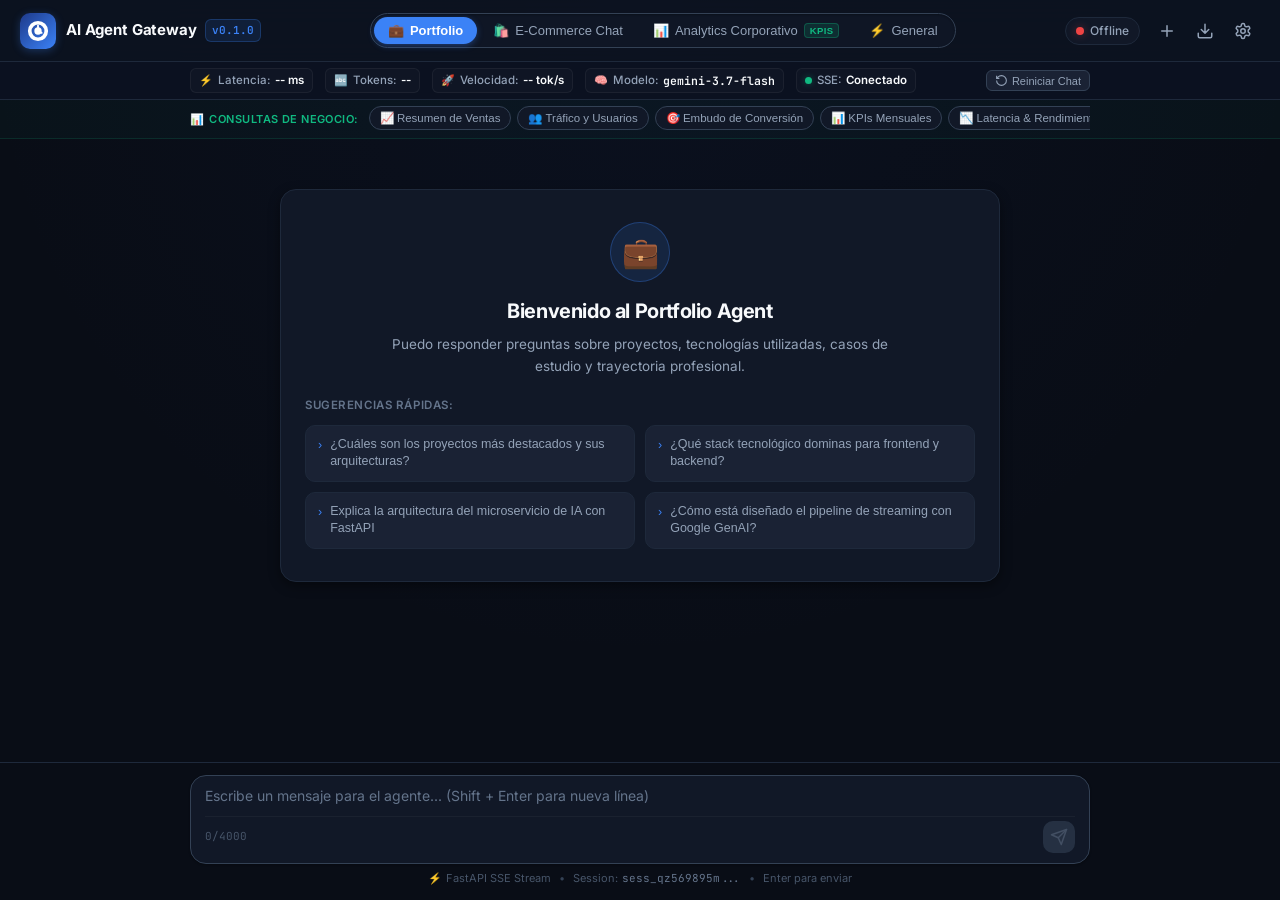
==== commit 2569251c: "feat: implement backend service layer, core configuration, and comprehensive test suite for gateway " ====
--- a/frontend/index.html
+++ b/frontend/index.html
@@ -168,7 +168,7 @@
           <div class="metric-chip" id="chip-model" title="Modelo de inferencia activo">
             <span class="metric-icon">🧠</span>
             <span class="metric-title">Modelo:</span>
-            <span class="metric-value font-mono" id="metric-model">gemini-2.0-flash</span>
+            <span class="metric-value font-mono" id="metric-model">gemini-3.7-flash</span>
           </div>
 
           <div class="metric-chip" id="chip-stream-status" title="Estado de transmisión SSE en tiempo real">
